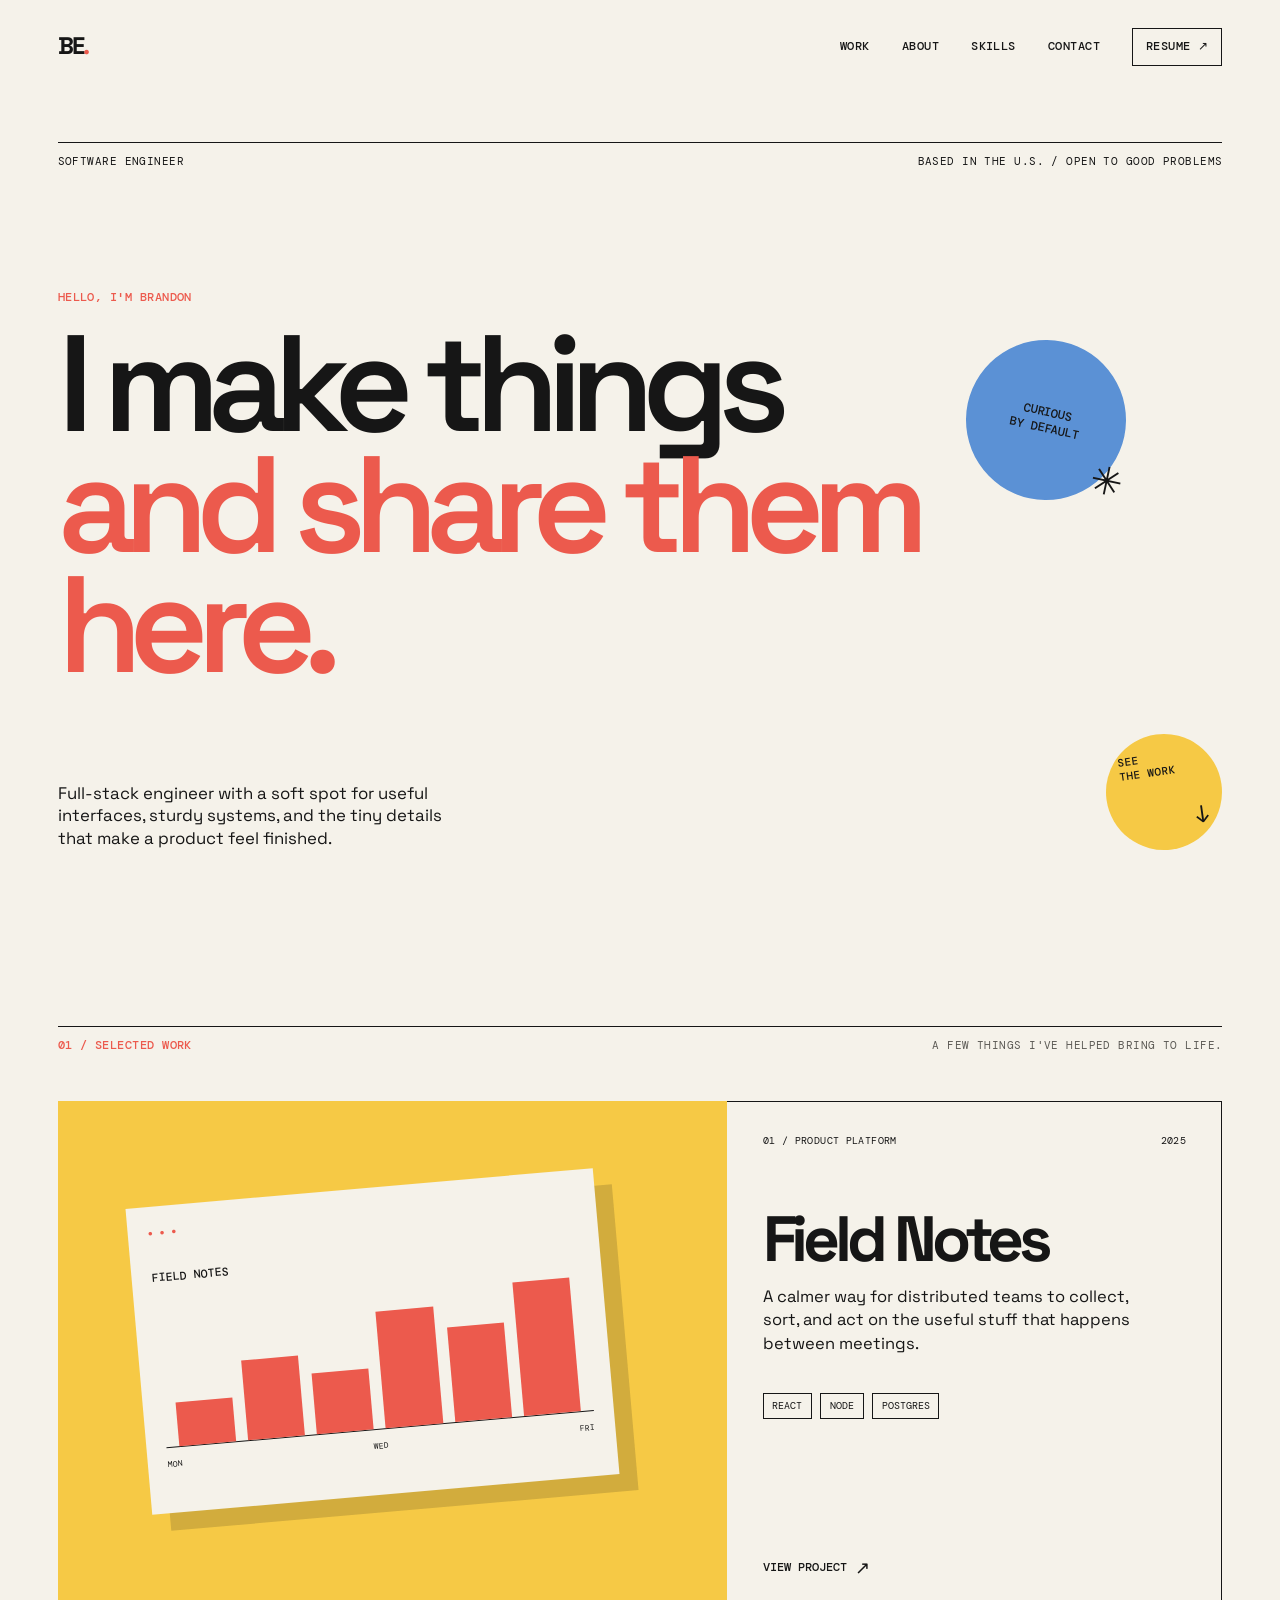
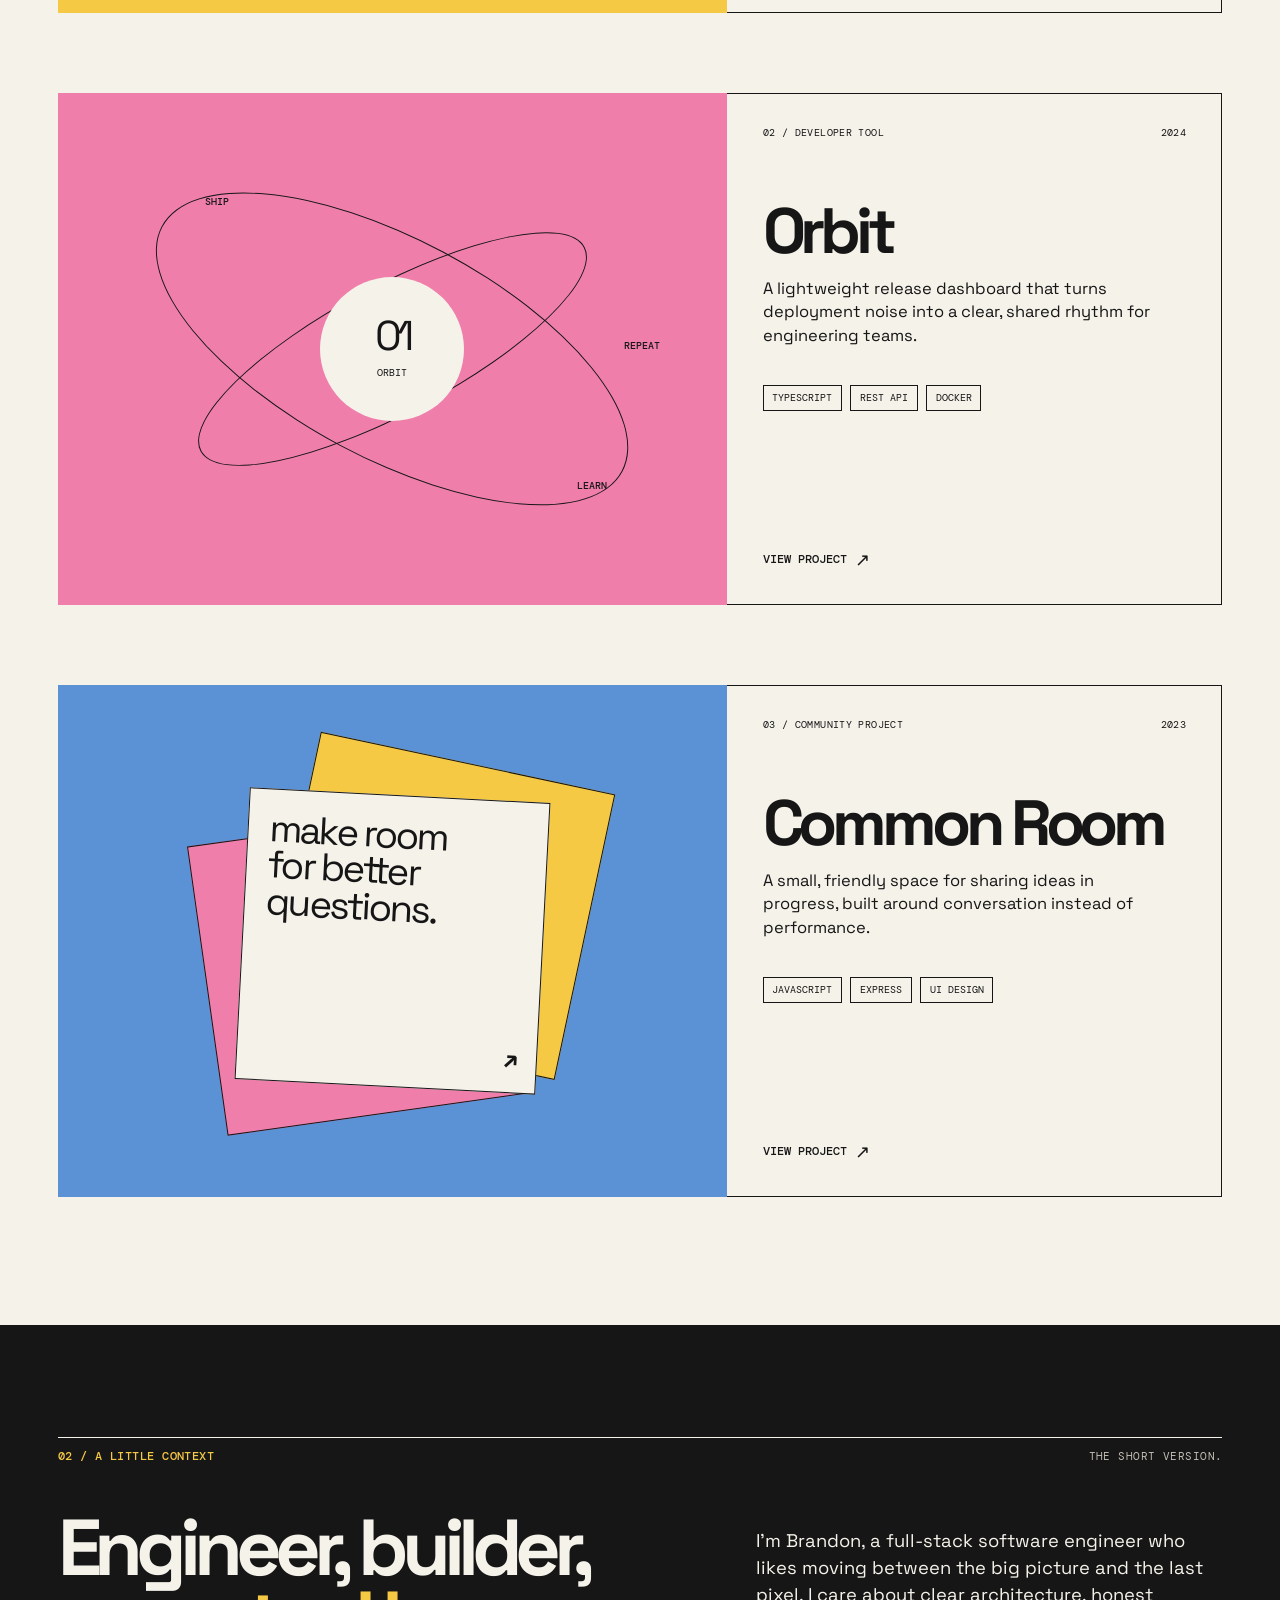
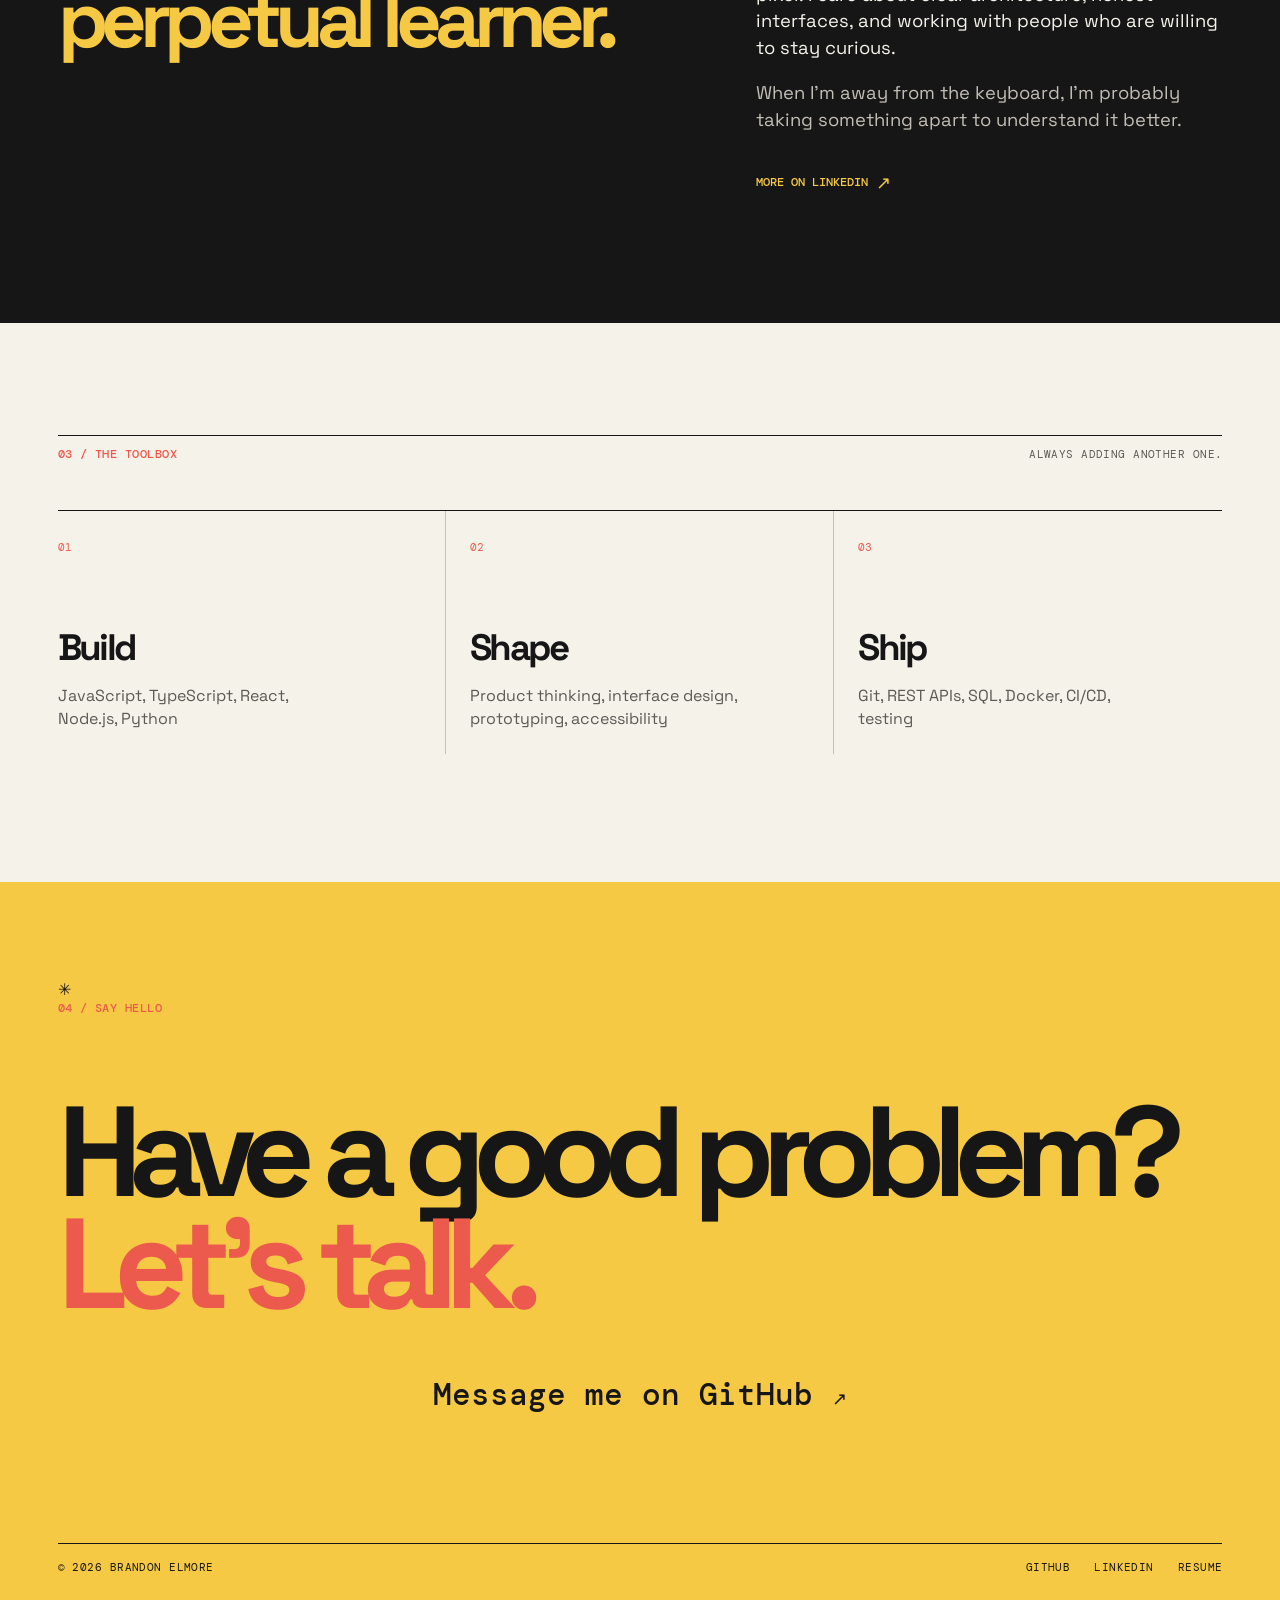
==== index.html @ 641d114c "Initial website design" ====
<!doctype html>
<html lang="en">
<head>
  <meta charset="UTF-8">
  <meta name="viewport" content="width=device-width, initial-scale=1.0">
  <meta name="description" content="Brandon Elmore is a software engineer who makes things and shares them here.">
  <meta property="og:title" content="Brandon Elmore — Software Engineer">
  <meta property="og:description" content="I make things and share them here.">
  <meta property="og:type" content="website">
  <title>Brandon Elmore — Software Engineer</title>
  <link rel="preconnect" href="https://fonts.googleapis.com">
  <link rel="preconnect" href="https://fonts.gstatic.com" crossorigin>
  <link href="https://fonts.googleapis.com/css2?family=DM+Mono:wght@400;500&family=Space+Grotesk:wght@400;500;600;700&display=swap" rel="stylesheet">
  <link rel="stylesheet" href="styles.css">
  <script src="script.js" defer></script>
</head>
<body>
  <a class="skip-link" href="#main-content">Skip to content</a>
  <header class="site-header">
    <a class="wordmark" href="#top" aria-label="Brandon Elmore home">BE<span>.</span></a>
    <button class="menu-toggle" type="button" aria-expanded="false" aria-controls="site-nav">
      <span></span><span></span>
      <span class="sr-only">Toggle navigation</span>
    </button>
    <nav class="site-nav" id="site-nav" aria-label="Primary navigation">
      <a href="#work">Work</a>
      <a href="#about">About</a>
      <a href="#skills">Skills</a>
      <a href="#contact">Contact</a>
      <a class="nav-resume" href="assets/Brandon-Elmore-Resume.pdf" download>Resume <span aria-hidden="true">↗</span></a>
    </nav>
  </header>

  <main id="main-content">
    <section class="hero section-wrap" id="top">
      <div class="hero-topline"><span>Software engineer</span><span>Based in the U.S. / open to good problems</span></div>
      <div class="hero-content">
        <p class="eyebrow">Hello, I'm Brandon</p>
        <h1>I make things<br><em>and share them here.</em></h1>
        <div class="hero-bottom">
          <p class="hero-intro">Full-stack engineer with a soft spot for useful interfaces, sturdy systems, and the tiny details that make a product feel finished.</p>
          <a class="circle-link" href="#work" aria-label="Scroll to selected work"><span>See<br>the work</span><strong>↓</strong></a>
        </div>
      </div>
      <div class="hero-sticker" aria-hidden="true"><span>curious<br>by default</span><b>✳</b></div>
    </section>

    <section class="work section-wrap" id="work">
      <div class="section-heading reveal"><p class="eyebrow">01 / Selected work</p><p class="section-note">A few things I've helped bring to life.</p></div>
      <div class="project-list">
        <article class="project project-yellow reveal">
          <div class="project-visual visual-dashboard"><div class="visual-window"><span class="window-dots">● ● ●</span><span class="visual-title">FIELD NOTES</span><div class="chart"><i></i><i></i><i></i><i></i><i></i><i></i></div><div class="chart-labels"><span>MON</span><span>WED</span><span>FRI</span></div></div></div>
          <div class="project-copy"><div class="project-meta"><span>01 / Product platform</span><span>2025</span></div><h2>Field Notes</h2><p>A calmer way for distributed teams to collect, sort, and act on the useful stuff that happens between meetings.</p><div class="project-tags"><span>React</span><span>Node</span><span>Postgres</span></div><a class="text-link" href="https://github.com/BB00GIE" target="_blank" rel="noreferrer">View project <span>↗</span></a></div>
        </article>
        <article class="project project-pink reveal">
          <div class="project-visual visual-orbit"><div class="orbit-ring ring-one"></div><div class="orbit-ring ring-two"></div><div class="orbit-core">01<br><small>orbit</small></div><span class="orbit-label label-one">ship</span><span class="orbit-label label-two">learn</span><span class="orbit-label label-three">repeat</span></div>
          <div class="project-copy"><div class="project-meta"><span>02 / Developer tool</span><span>2024</span></div><h2>Orbit</h2><p>A lightweight release dashboard that turns deployment noise into a clear, shared rhythm for engineering teams.</p><div class="project-tags"><span>TypeScript</span><span>REST API</span><span>Docker</span></div><a class="text-link" href="https://github.com/BB00GIE" target="_blank" rel="noreferrer">View project <span>↗</span></a></div>
        </article>
        <article class="project project-blue reveal">
          <div class="project-visual visual-library"><div class="library-card card-back"></div><div class="library-card card-middle"></div><div class="library-card card-front"><span>make room<br>for better<br>questions.</span><b>↗</b></div></div>
          <div class="project-copy"><div class="project-meta"><span>03 / Community project</span><span>2023</span></div><h2>Common Room</h2><p>A small, friendly space for sharing ideas in progress, built around conversation instead of performance.</p><div class="project-tags"><span>JavaScript</span><span>Express</span><span>UI design</span></div><a class="text-link" href="https://github.com/BB00GIE" target="_blank" rel="noreferrer">View project <span>↗</span></a></div>
        </article>
      </div>
    </section>

    <section class="about section-wrap" id="about">
      <div class="section-heading reveal"><p class="eyebrow">02 / A little context</p><p class="section-note">The short version.</p></div>
      <div class="about-grid reveal"><h2>Engineer, builder,<br><em>perpetual learner.</em></h2><div class="about-copy"><p>I'm Brandon, a full-stack software engineer who likes moving between the big picture and the last pixel. I care about clear architecture, honest interfaces, and working with people who are willing to stay curious.</p><p>When I'm away from the keyboard, I'm probably taking something apart to understand it better.</p><a class="text-link" href="https://www.linkedin.com/in/brandonelmore/" target="_blank" rel="noreferrer">More on LinkedIn <span>↗</span></a></div></div>
    </section>

    <section class="skills section-wrap" id="skills">
      <div class="section-heading reveal"><p class="eyebrow">03 / The toolbox</p><p class="section-note">Always adding another one.</p></div>
      <div class="skill-grid reveal"><div class="skill-item"><span>01</span><h3>Build</h3><p>JavaScript, TypeScript, React, Node.js, Python</p></div><div class="skill-item"><span>02</span><h3>Shape</h3><p>Product thinking, interface design, prototyping, accessibility</p></div><div class="skill-item"><span>03</span><h3>Ship</h3><p>Git, REST APIs, SQL, Docker, CI/CD, testing</p></div></div>
    </section>

    <section class="contact section-wrap" id="contact">
      <div class="contact-mark" aria-hidden="true">✳</div><p class="eyebrow reveal">04 / Say hello</p><h2 class="reveal">Have a good problem?<br><em>Let's talk.</em></h2><a class="email-link reveal" href="https://github.com/BB00GIE" target="_blank" rel="noreferrer">Message me on GitHub <span>↗</span></a><div class="contact-footer reveal"><span>© 2026 Brandon Elmore</span><div><a href="https://github.com/BB00GIE" target="_blank" rel="noreferrer">GitHub</a><a href="https://www.linkedin.com/in/brandonelmore/" target="_blank" rel="noreferrer">LinkedIn</a><a href="assets/Brandon-Elmore-Resume.pdf" download>Resume</a></div></div>
    </section>
  </main>
</body>
</html>
---- styles.css ----
@import url('https://fonts.googleapis.com/css2?family=DM+Mono:wght@400;500&family=Space+Grotesk:wght@400;500;600;700&display=swap');

:root { --ink:#161616; --paper:#f5f2ea; --yellow:#f6c945; --pink:#ef7eaa; --blue:#5b91d5; --line:rgba(22,22,22,.22); --display:'Space Grotesk', sans-serif; --mono:'DM Mono', monospace; }
* { box-sizing:border-box; }
html { scroll-behavior:smooth; }
body { margin:0; color:var(--ink); background:var(--paper); font-family:var(--display); font-size:16px; line-height:1.45; }
a { color:inherit; }
.skip-link { position:absolute; left:1rem; top:-5rem; z-index:20; padding:.7rem 1rem; background:var(--ink); color:var(--paper); text-decoration:none; }
.skip-link:focus { top:1rem; }
.site-header { display:flex; align-items:center; justify-content:space-between; max-width:1440px; margin:auto; padding:1.75rem 4.5vw; }
.wordmark { font-size:1.5rem; font-weight:700; letter-spacing:-.08em; text-decoration:none; }
.wordmark span, .eyebrow { color:#ec5a4d; }
.site-nav { display:flex; align-items:center; gap:2rem; font:500 .72rem var(--mono); text-transform:uppercase; letter-spacing:.04em; }
.site-nav a { text-decoration:none; }
.site-nav a:hover, .site-nav a:focus-visible, .text-link:hover, .text-link:focus-visible, .email-link:hover, .email-link:focus-visible { text-decoration:underline; text-underline-offset:.3em; }
.nav-resume { border:1px solid var(--ink); padding:.65rem .8rem; }
.menu-toggle { display:none; border:0; background:none; padding:.4rem; }
.section-wrap { max-width:1440px; margin:auto; padding-left:4.5vw; padding-right:4.5vw; }
.hero { min-height:calc(100vh - 80px); display:flex; flex-direction:column; position:relative; padding-top:3rem; padding-bottom:4rem; overflow:hidden; }
.hero-topline, .section-heading, .project-meta, .contact-footer { display:flex; justify-content:space-between; gap:1rem; font:400 .68rem var(--mono); letter-spacing:.04em; text-transform:uppercase; }
.hero-topline { border-top:1px solid var(--ink); padding-top:.7rem; }
.hero-content { margin-top:auto; position:relative; z-index:1; }
.eyebrow { margin:0 0 1.2rem; font:500 .72rem var(--mono); text-transform:uppercase; letter-spacing:.04em; }
h1, h2, h3, p { margin-top:0; }
h1 { max-width:1060px; margin-bottom:3rem; font-size:clamp(4rem, 10.7vw, 10.2rem); line-height:.88; letter-spacing:-.09em; font-weight:600; }
h1 em, h2 em { font-style:normal; color:#ec5a4d; }
.hero-bottom { display:flex; align-items:flex-end; justify-content:space-between; gap:2rem; }
.hero-intro { max-width:24rem; margin:0; font-size:1.05rem; line-height:1.35; }
.circle-link { width:7.25rem; height:7.25rem; display:flex; flex-direction:column; justify-content:space-between; padding:1rem; border-radius:50%; background:var(--yellow); text-decoration:none; font:500 .68rem var(--mono); text-transform:uppercase; transform:rotate(-8deg); transition:transform .2s ease; }
.circle-link:hover, .circle-link:focus-visible { transform:rotate(0) scale(1.05); }
.circle-link strong { align-self:flex-end; font:400 1.5rem var(--display); }
.hero-sticker { position:absolute; right:12%; top:30%; width:10rem; height:10rem; display:flex; align-items:center; justify-content:center; background:var(--blue); border-radius:50%; transform:rotate(12deg); font:500 .75rem var(--mono); text-align:center; text-transform:uppercase; }
.hero-sticker b { position:absolute; right:-.5rem; bottom:.5rem; font:2.4rem var(--display); }
.work { padding-top:7rem; padding-bottom:8rem; }
.section-heading { border-top:1px solid var(--ink); padding-top:.7rem; margin-bottom:3rem; }
.section-heading p { margin:0; }
.section-note { color:#5c5a55; }
.project-list { display:flex; flex-direction:column; gap:5rem; }
.project { display:grid; grid-template-columns:1.15fr .85fr; min-height:32rem; }
.project-visual { min-height:32rem; position:relative; overflow:hidden; }
.project-yellow .project-visual { background:var(--yellow); }.project-pink .project-visual { background:var(--pink); }.project-blue .project-visual { background:var(--blue); }
.project-copy { padding:2rem 2.2rem; display:flex; flex-direction:column; justify-content:space-between; border:1px solid var(--ink); border-left:0; }
.project-meta { font-size:.62rem; }.project-copy h2 { margin:4rem 0 1rem; font-size:clamp(2.7rem, 5vw, 5.5rem); line-height:.9; letter-spacing:-.08em; }.project-copy p { max-width:25rem; font-size:1.03rem; }.project-tags { display:flex; flex-wrap:wrap; gap:.5rem; margin:1.25rem 0; }.project-tags span { border:1px solid var(--ink); padding:.35rem .55rem; font:400 .62rem var(--mono); text-transform:uppercase; }.text-link { display:inline-flex; gap:.5rem; align-items:center; width:max-content; margin-top:auto; font:500 .72rem var(--mono); text-transform:uppercase; text-decoration:none; }.text-link span, .email-link span { font-size:1.15rem; }
.visual-window { position:absolute; top:17%; left:12%; width:70%; height:60%; padding:1.25rem; background:var(--paper); box-shadow:1.1rem 1.1rem 0 rgba(22,22,22,.16); transform:rotate(-5deg); }.window-dots { display:block; font-size:.52rem; letter-spacing:.15rem; color:#ec5a4d; }.visual-title { display:block; margin:2rem 0 1rem; font:500 .72rem var(--mono); }.chart { height:55%; display:flex; align-items:flex-end; gap:3%; border-bottom:1px solid var(--ink); padding:0 3% 0; }.chart i { flex:1; background:#ec5a4d; }.chart i:nth-child(1){height:30%}.chart i:nth-child(2){height:55%}.chart i:nth-child(3){height:42%}.chart i:nth-child(4){height:80%}.chart i:nth-child(5){height:65%}.chart i:nth-child(6){height:92%}.chart-labels { display:flex; justify-content:space-between; font:400 .5rem var(--mono); margin-top:.7rem; }
.visual-orbit { display:flex; align-items:center; justify-content:center; }.orbit-ring { position:absolute; border:1px solid var(--ink); border-radius:50%; transform:rotate(-28deg); }.ring-one { width:65%; height:25%; }.ring-two { width:78%; height:43%; transform:rotate(28deg); }.orbit-core { z-index:1; width:9rem; height:9rem; display:flex; align-items:center; justify-content:center; flex-direction:column; border-radius:50%; background:var(--paper); font-size:2.6rem; line-height:.8; letter-spacing:-.1em; }.orbit-core small { margin-top:.8rem; font:400 .6rem var(--mono); text-transform:uppercase; letter-spacing:0; }.orbit-label { position:absolute; font:500 .64rem var(--mono); text-transform:uppercase; }.label-one { top:20%; left:22%; }.label-two { bottom:22%; right:18%; }.label-three { top:48%; right:10%; }
.visual-library { display:flex; align-items:center; justify-content:center; }.library-card { position:absolute; width:45%; height:57%; border:1px solid var(--ink); }.card-back { background:var(--yellow); transform:translate(15%, -12%) rotate(12deg); }.card-middle { background:var(--pink); transform:translate(-12%, 10%) rotate(-8deg); }.card-front { display:flex; flex-direction:column; justify-content:space-between; padding:1.3rem; background:var(--paper); transform:rotate(3deg); font-size:clamp(1.4rem, 3vw, 2.5rem); line-height:.95; letter-spacing:-.07em; }.card-front b { align-self:flex-end; font-size:1.5rem; }
.about { background:var(--ink); color:var(--paper); max-width:none; padding-top:7rem; padding-bottom:8rem; }.about .section-wrap { max-width:1440px; }.about .section-heading { border-color:var(--paper); }.about .eyebrow { color:var(--yellow); }.about .section-note { color:#c2beb5; }.about-grid { max-width:1280px; margin:auto; display:grid; grid-template-columns:1.1fr .9fr; gap:10vw; }.about h2 { margin:0; font-size:clamp(3rem, 6.2vw, 7rem); line-height:.9; letter-spacing:-.09em; }.about h2 em { color:var(--yellow); }.about-copy { max-width:30rem; padding-top:1rem; }.about-copy p { font-size:1.15rem; }.about-copy p + p { color:#c2beb5; }.about .text-link { color:var(--yellow); margin-top:1.2rem; }
.skills { padding-top:7rem; padding-bottom:8rem; }.skill-grid { display:grid; grid-template-columns:repeat(3,1fr); border-top:1px solid var(--ink); }.skill-item { min-height:15rem; padding:1.4rem 1.5rem 1.5rem 0; border-right:1px solid var(--line); }.skill-item + .skill-item { padding-left:1.5rem; }.skill-item:last-child { border-right:0; }.skill-item span { color:#ec5a4d; font:400 .7rem var(--mono); }.skill-item h3 { margin:4rem 0 .6rem; font-size:2.3rem; letter-spacing:-.07em; }.skill-item p { max-width:17rem; margin:0; color:#5c5a55; }
.contact { max-width:none; padding-top:6rem; padding-bottom:2rem; background:var(--yellow); }.contact > * { max-width:1440px; margin-left:auto; margin-right:auto; }.contact .eyebrow { color:#ec5a4d; }.contact h2 { margin-top:5rem; margin-bottom:3.5rem; font-size:clamp(4rem, 10vw, 10rem); line-height:.87; letter-spacing:-.1em; }.contact h2 em { color:#ec5a4d; }.email-link { display:block; width:max-content; max-width:100%; font:500 clamp(1rem, 2.4vw, 2.2rem) var(--mono); text-decoration:none; word-break:break-word; }.contact-footer { margin-top:8rem; padding-top:1rem; border-top:1px solid var(--ink); }.contact-footer div { display:flex; gap:1.5rem; }.contact-footer a { text-decoration:none; }
.reveal { opacity:0; transform:translateY(1.25rem); transition:opacity .7s ease, transform .7s ease; }.reveal.is-visible { opacity:1; transform:none; }
.sr-only { position:absolute; width:1px; height:1px; padding:0; margin:-1px; overflow:hidden; clip:rect(0,0,0,0); white-space:nowrap; border:0; }
@media (max-width:700px) { .site-header { padding:1.25rem 1.2rem; }.menu-toggle { display:flex; flex-direction:column; gap:4px; position:relative; z-index:3; }.menu-toggle span:not(.sr-only) { width:1.5rem; height:2px; background:var(--ink); }.site-nav { position:absolute; top:0; right:0; left:0; z-index:2; display:flex; flex-direction:column; align-items:flex-start; gap:1.25rem; padding:5.5rem 1.2rem 2rem; background:var(--yellow); transform:translateY(-110%); transition:transform .3s ease; }.site-nav.is-open { transform:none; }.site-nav a { font-size:.8rem; }.section-wrap { padding-left:1.2rem; padding-right:1.2rem; }.hero { min-height:calc(100svh - 65px); padding-top:2rem; padding-bottom:2rem; }.hero-topline span:last-child { max-width:9rem; text-align:right; }.hero-sticker { width:6.5rem; height:6.5rem; right:2%; top:25%; font-size:.53rem; }.hero-sticker b { font-size:1.5rem; }.hero-content { margin-top:auto; }.hero h1 { font-size:clamp(3.7rem, 17vw, 6rem); margin-bottom:2rem; }.hero-intro { font-size:.9rem; max-width:15rem; }.circle-link { width:5.5rem; height:5.5rem; padding:.75rem; font-size:.55rem; }.work, .skills { padding-top:4.5rem; padding-bottom:5rem; }.section-heading { display:block; }.section-note { margin-top:.8rem !important; }.project-list { gap:3rem; }.project { display:block; min-height:0; }.project-visual { min-height:20rem; }.project-copy { min-height:27rem; border:1px solid var(--ink); border-top:0; padding:1.3rem; }.project-copy h2 { margin-top:4rem; }.visual-window { left:10%; width:78%; }.about { padding-top:4.5rem; padding-bottom:5rem; }.about-grid { display:block; }.about h2 { margin-bottom:3rem; font-size:clamp(3.1rem, 14vw, 5rem); }.about-copy p { font-size:1rem; }.skills { padding-bottom:4rem; }.skill-grid { display:block; }.skill-item, .skill-item + .skill-item { min-height:0; padding:1.3rem 0 2rem; border-right:0; border-bottom:1px solid var(--line); }.skill-item h3 { margin:2rem 0 .5rem; }.contact { padding:4.5rem 1.2rem 1.5rem; }.contact h2 { margin-top:4rem; margin-bottom:2.5rem; font-size:clamp(3.8rem, 17vw, 6.5rem); }.contact-footer { display:block; margin-top:6rem; line-height:2; }.contact-footer div { gap:1rem; flex-wrap:wrap; } }
@media (prefers-reduced-motion:reduce) { html { scroll-behavior:auto; }.reveal { opacity:1; transform:none; transition:none; }.circle-link { transition:none; }.site-nav { transition:none; } }
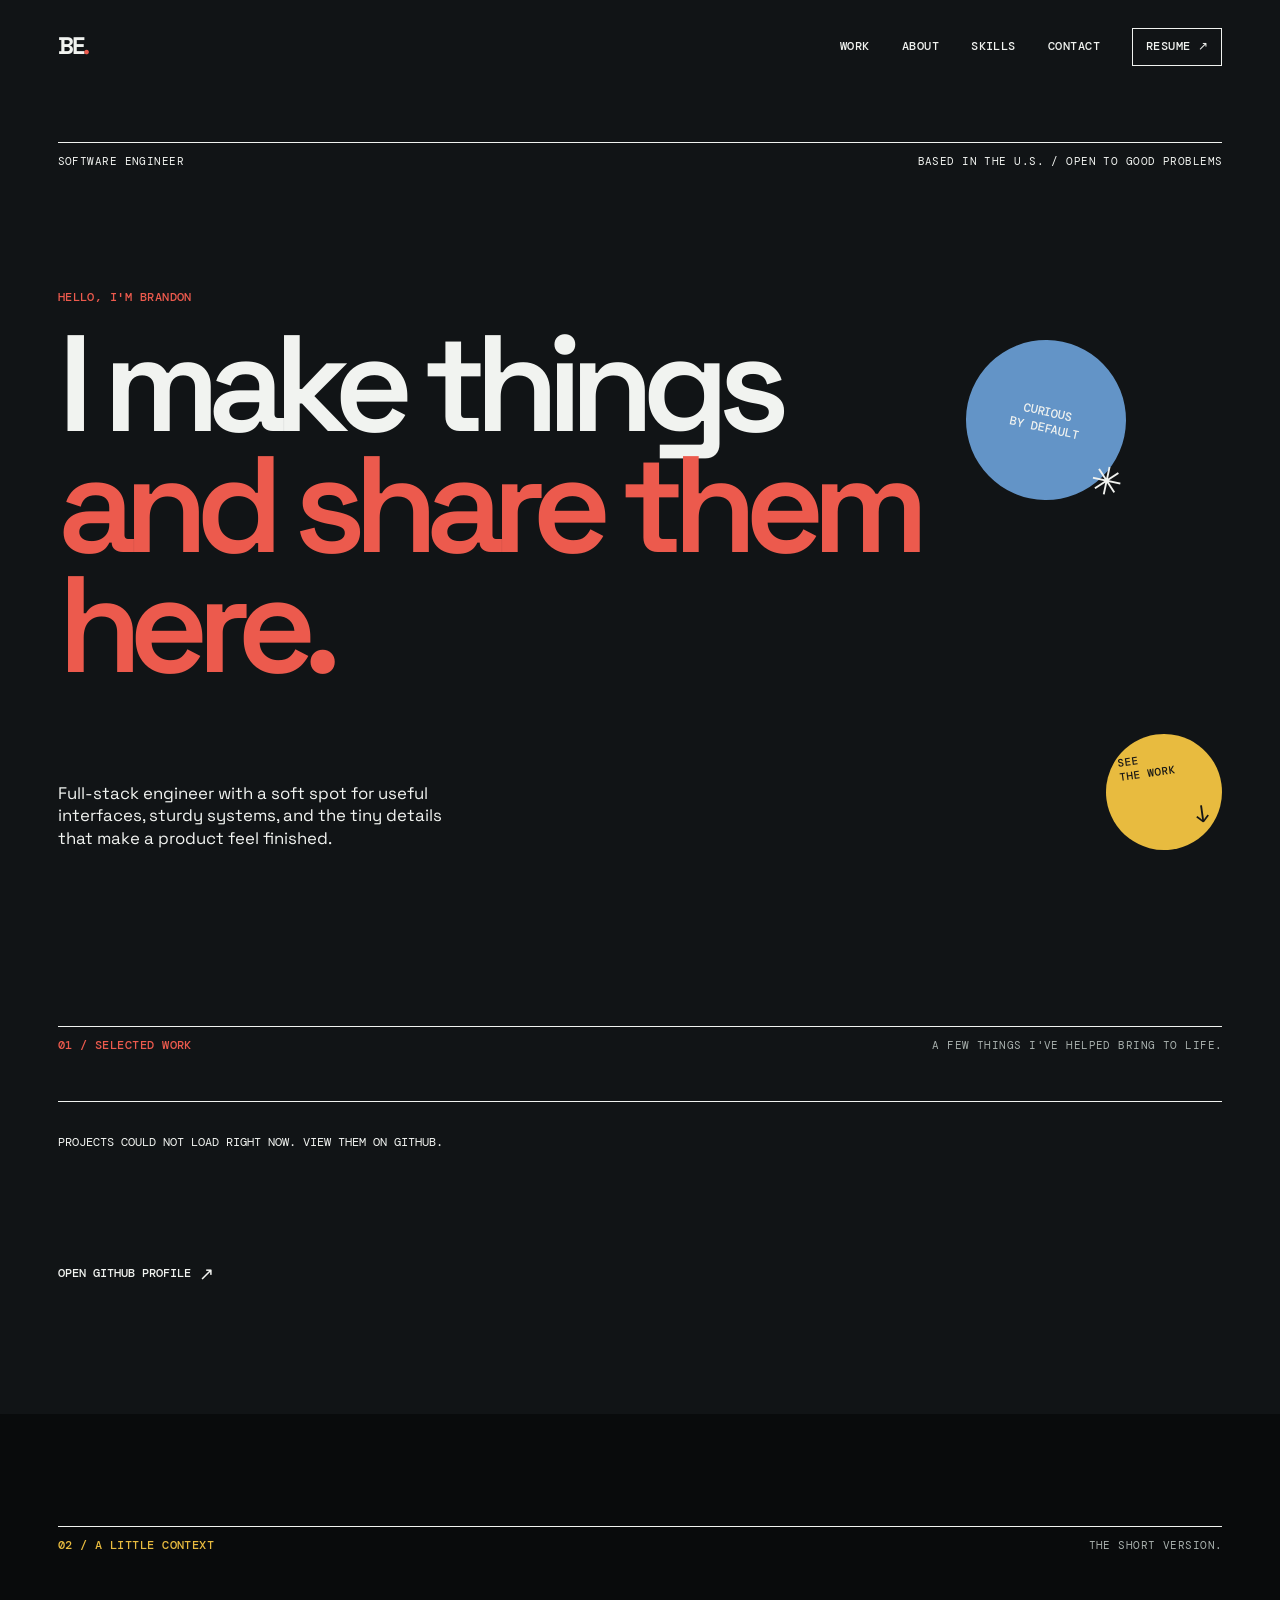
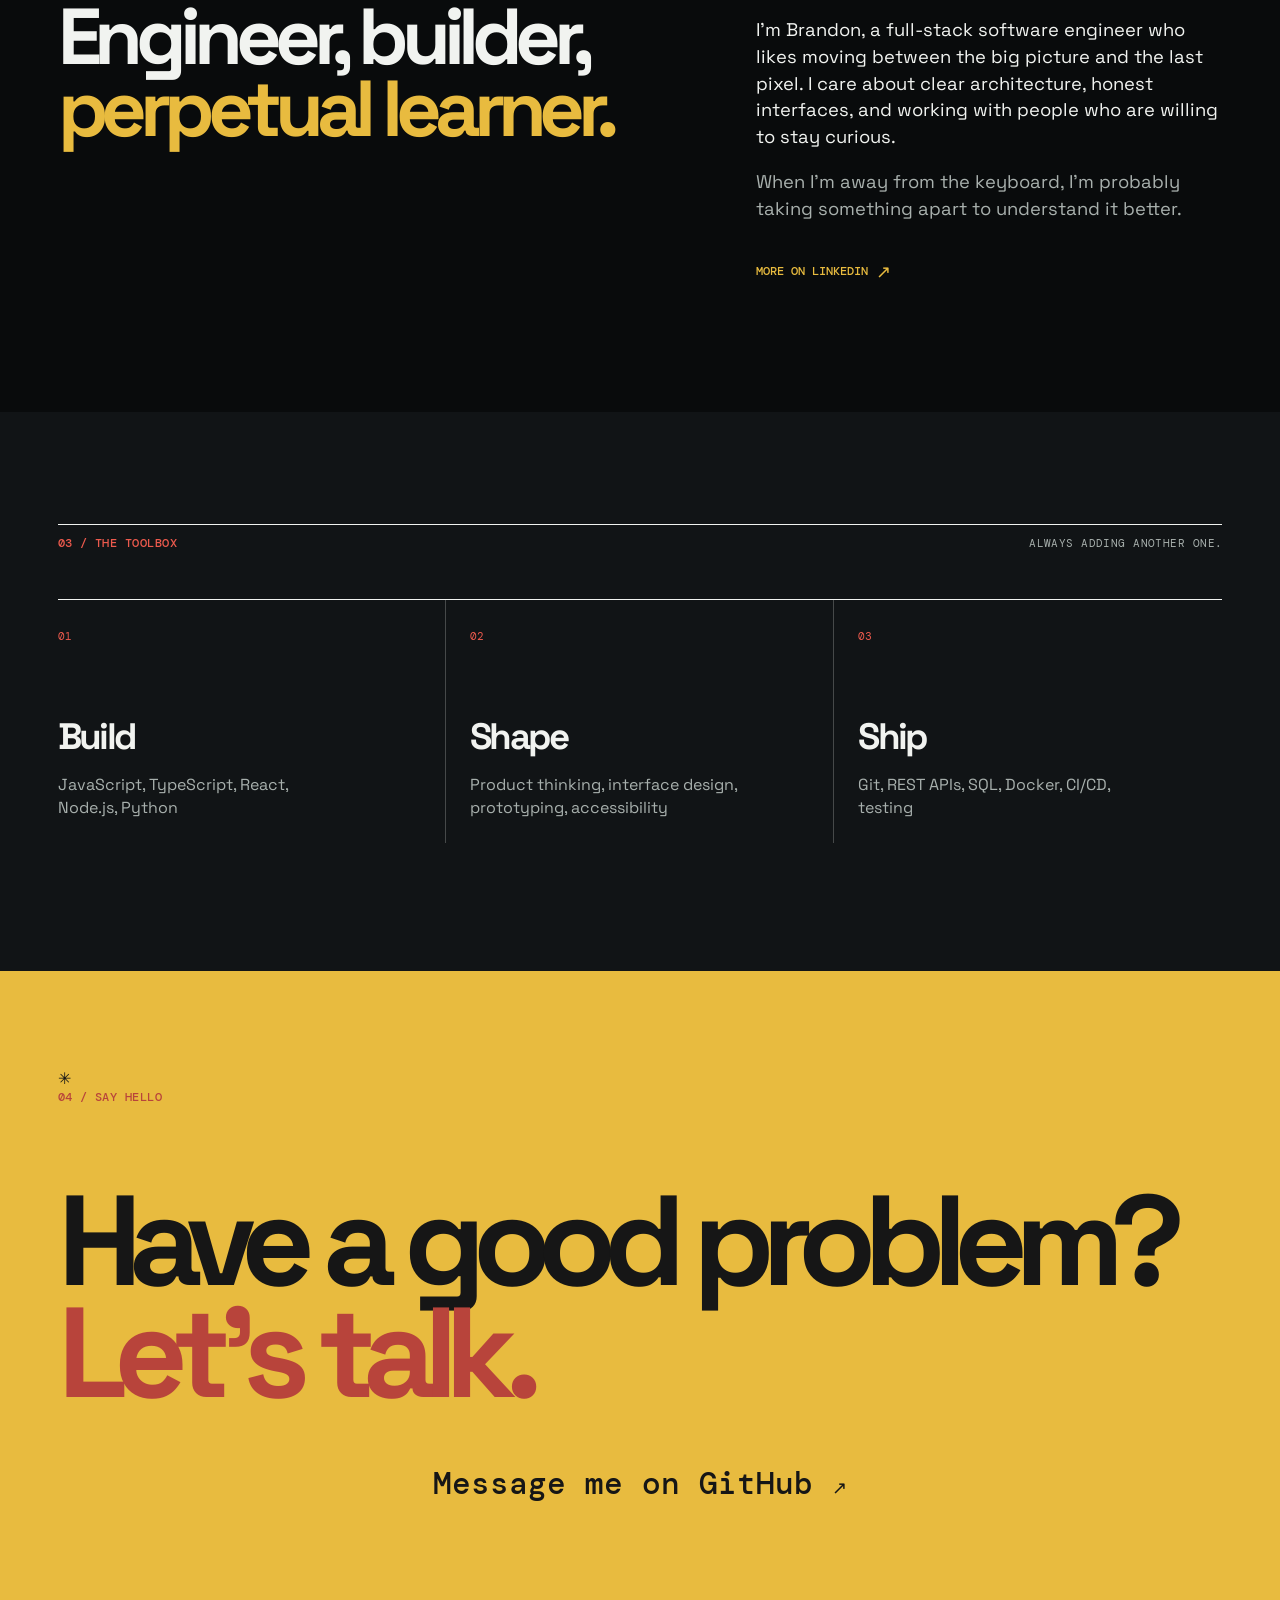
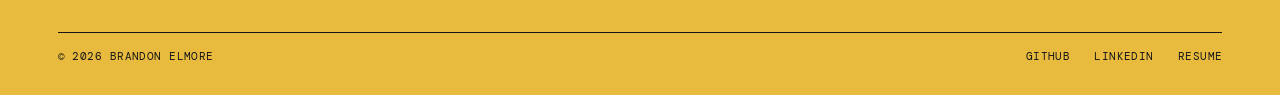
==== commit e3697560: "Allow site to load projects and a short description of what they do" ====
--- a/index.html
+++ b/index.html
@@ -47,19 +47,8 @@
 
     <section class="work section-wrap" id="work">
       <div class="section-heading reveal"><p class="eyebrow">01 / Selected work</p><p class="section-note">A few things I've helped bring to life.</p></div>
-      <div class="project-list">
-        <article class="project project-yellow reveal">
-          <div class="project-visual visual-dashboard"><div class="visual-window"><span class="window-dots">● ● ●</span><span class="visual-title">FIELD NOTES</span><div class="chart"><i></i><i></i><i></i><i></i><i></i><i></i></div><div class="chart-labels"><span>MON</span><span>WED</span><span>FRI</span></div></div></div>
-          <div class="project-copy"><div class="project-meta"><span>01 / Product platform</span><span>2025</span></div><h2>Field Notes</h2><p>A calmer way for distributed teams to collect, sort, and act on the useful stuff that happens between meetings.</p><div class="project-tags"><span>React</span><span>Node</span><span>Postgres</span></div><a class="text-link" href="https://github.com/BB00GIE" target="_blank" rel="noreferrer">View project <span>↗</span></a></div>
-        </article>
-        <article class="project project-pink reveal">
-          <div class="project-visual visual-orbit"><div class="orbit-ring ring-one"></div><div class="orbit-ring ring-two"></div><div class="orbit-core">01<br><small>orbit</small></div><span class="orbit-label label-one">ship</span><span class="orbit-label label-two">learn</span><span class="orbit-label label-three">repeat</span></div>
-          <div class="project-copy"><div class="project-meta"><span>02 / Developer tool</span><span>2024</span></div><h2>Orbit</h2><p>A lightweight release dashboard that turns deployment noise into a clear, shared rhythm for engineering teams.</p><div class="project-tags"><span>TypeScript</span><span>REST API</span><span>Docker</span></div><a class="text-link" href="https://github.com/BB00GIE" target="_blank" rel="noreferrer">View project <span>↗</span></a></div>
-        </article>
-        <article class="project project-blue reveal">
-          <div class="project-visual visual-library"><div class="library-card card-back"></div><div class="library-card card-middle"></div><div class="library-card card-front"><span>make room<br>for better<br>questions.</span><b>↗</b></div></div>
-          <div class="project-copy"><div class="project-meta"><span>03 / Community project</span><span>2023</span></div><h2>Common Room</h2><p>A small, friendly space for sharing ideas in progress, built around conversation instead of performance.</p><div class="project-tags"><span>JavaScript</span><span>Express</span><span>UI design</span></div><a class="text-link" href="https://github.com/BB00GIE" target="_blank" rel="noreferrer">View project <span>↗</span></a></div>
-        </article>
+      <div class="project-list" id="project-list" aria-live="polite">
+        <p class="project-status">Loading repositories...</p>
       </div>
     </section>
 
--- a/styles.css
+++ b/styles.css
@@ -1,6 +1,6 @@
 @import url('https://fonts.googleapis.com/css2?family=DM+Mono:wght@400;500&family=Space+Grotesk:wght@400;500;600;700&display=swap');
 
-:root { --ink:#161616; --paper:#f5f2ea; --yellow:#f6c945; --pink:#ef7eaa; --blue:#5b91d5; --line:rgba(22,22,22,.22); --display:'Space Grotesk', sans-serif; --mono:'DM Mono', monospace; }
+:root { --ink:#f1f3f0; --paper:#111416; --surface:#1b2023; --deep:#090b0c; --muted:#a8b0ad; --accent-ink:#161616; --yellow:#e8bb3f; --pink:#d9789d; --blue:#6394c7; --line:rgba(241,243,240,.24); --display:'Space Grotesk', sans-serif; --mono:'DM Mono', monospace; }
 * { box-sizing:border-box; }
 html { scroll-behavior:smooth; }
 body { margin:0; color:var(--ink); background:var(--paper); font-family:var(--display); font-size:16px; line-height:1.45; }
@@ -36,6 +36,7 @@
 .section-heading p { margin:0; }
 .section-note { color:#5c5a55; }
 .project-list { display:flex; flex-direction:column; gap:5rem; }
+.project-status { margin:0; padding:2rem 0; border-top:1px solid var(--ink); font:400 .78rem var(--mono); text-transform:uppercase; }
 .project { display:grid; grid-template-columns:1.15fr .85fr; min-height:32rem; }
 .project-visual { min-height:32rem; position:relative; overflow:hidden; }
 .project-yellow .project-visual { background:var(--yellow); }.project-pink .project-visual { background:var(--pink); }.project-blue .project-visual { background:var(--blue); }
@@ -51,3 +52,18 @@
 .sr-only { position:absolute; width:1px; height:1px; padding:0; margin:-1px; overflow:hidden; clip:rect(0,0,0,0); white-space:nowrap; border:0; }
 @media (max-width:700px) { .site-header { padding:1.25rem 1.2rem; }.menu-toggle { display:flex; flex-direction:column; gap:4px; position:relative; z-index:3; }.menu-toggle span:not(.sr-only) { width:1.5rem; height:2px; background:var(--ink); }.site-nav { position:absolute; top:0; right:0; left:0; z-index:2; display:flex; flex-direction:column; align-items:flex-start; gap:1.25rem; padding:5.5rem 1.2rem 2rem; background:var(--yellow); transform:translateY(-110%); transition:transform .3s ease; }.site-nav.is-open { transform:none; }.site-nav a { font-size:.8rem; }.section-wrap { padding-left:1.2rem; padding-right:1.2rem; }.hero { min-height:calc(100svh - 65px); padding-top:2rem; padding-bottom:2rem; }.hero-topline span:last-child { max-width:9rem; text-align:right; }.hero-sticker { width:6.5rem; height:6.5rem; right:2%; top:25%; font-size:.53rem; }.hero-sticker b { font-size:1.5rem; }.hero-content { margin-top:auto; }.hero h1 { font-size:clamp(3.7rem, 17vw, 6rem); margin-bottom:2rem; }.hero-intro { font-size:.9rem; max-width:15rem; }.circle-link { width:5.5rem; height:5.5rem; padding:.75rem; font-size:.55rem; }.work, .skills { padding-top:4.5rem; padding-bottom:5rem; }.section-heading { display:block; }.section-note { margin-top:.8rem !important; }.project-list { gap:3rem; }.project { display:block; min-height:0; }.project-visual { min-height:20rem; }.project-copy { min-height:27rem; border:1px solid var(--ink); border-top:0; padding:1.3rem; }.project-copy h2 { margin-top:4rem; }.visual-window { left:10%; width:78%; }.about { padding-top:4.5rem; padding-bottom:5rem; }.about-grid { display:block; }.about h2 { margin-bottom:3rem; font-size:clamp(3.1rem, 14vw, 5rem); }.about-copy p { font-size:1rem; }.skills { padding-bottom:4rem; }.skill-grid { display:block; }.skill-item, .skill-item + .skill-item { min-height:0; padding:1.3rem 0 2rem; border-right:0; border-bottom:1px solid var(--line); }.skill-item h3 { margin:2rem 0 .5rem; }.contact { padding:4.5rem 1.2rem 1.5rem; }.contact h2 { margin-top:4rem; margin-bottom:2.5rem; font-size:clamp(3.8rem, 17vw, 6.5rem); }.contact-footer { display:block; margin-top:6rem; line-height:2; }.contact-footer div { gap:1rem; flex-wrap:wrap; } }
 @media (prefers-reduced-motion:reduce) { html { scroll-behavior:auto; }.reveal { opacity:1; transform:none; transition:none; }.circle-link { transition:none; }.site-nav { transition:none; } }
+
+/* Dark mode surfaces and contrast adjustments */
+.section-note, .skill-item p { color:var(--muted); }
+.visual-window, .orbit-core, .card-front { background:var(--surface); }
+.visual-window, .orbit-core, .card-front { color:var(--ink); }
+.visual-window { box-shadow:1.1rem 1.1rem 0 rgba(0,0,0,.3); }
+.project-visual { color:var(--accent-ink); }
+.about { background:var(--deep); color:var(--ink); }
+.about .section-heading { border-color:var(--ink); }
+.about .section-note, .about-copy p + p { color:var(--muted); }
+.contact { color:var(--accent-ink); }
+.contact .eyebrow, .contact h2 em { color:#b8443b; }
+.contact-footer { border-color:var(--accent-ink); }
+.circle-link { color:var(--accent-ink); }
+@media (max-width:700px) { .site-nav { background:var(--surface); } }
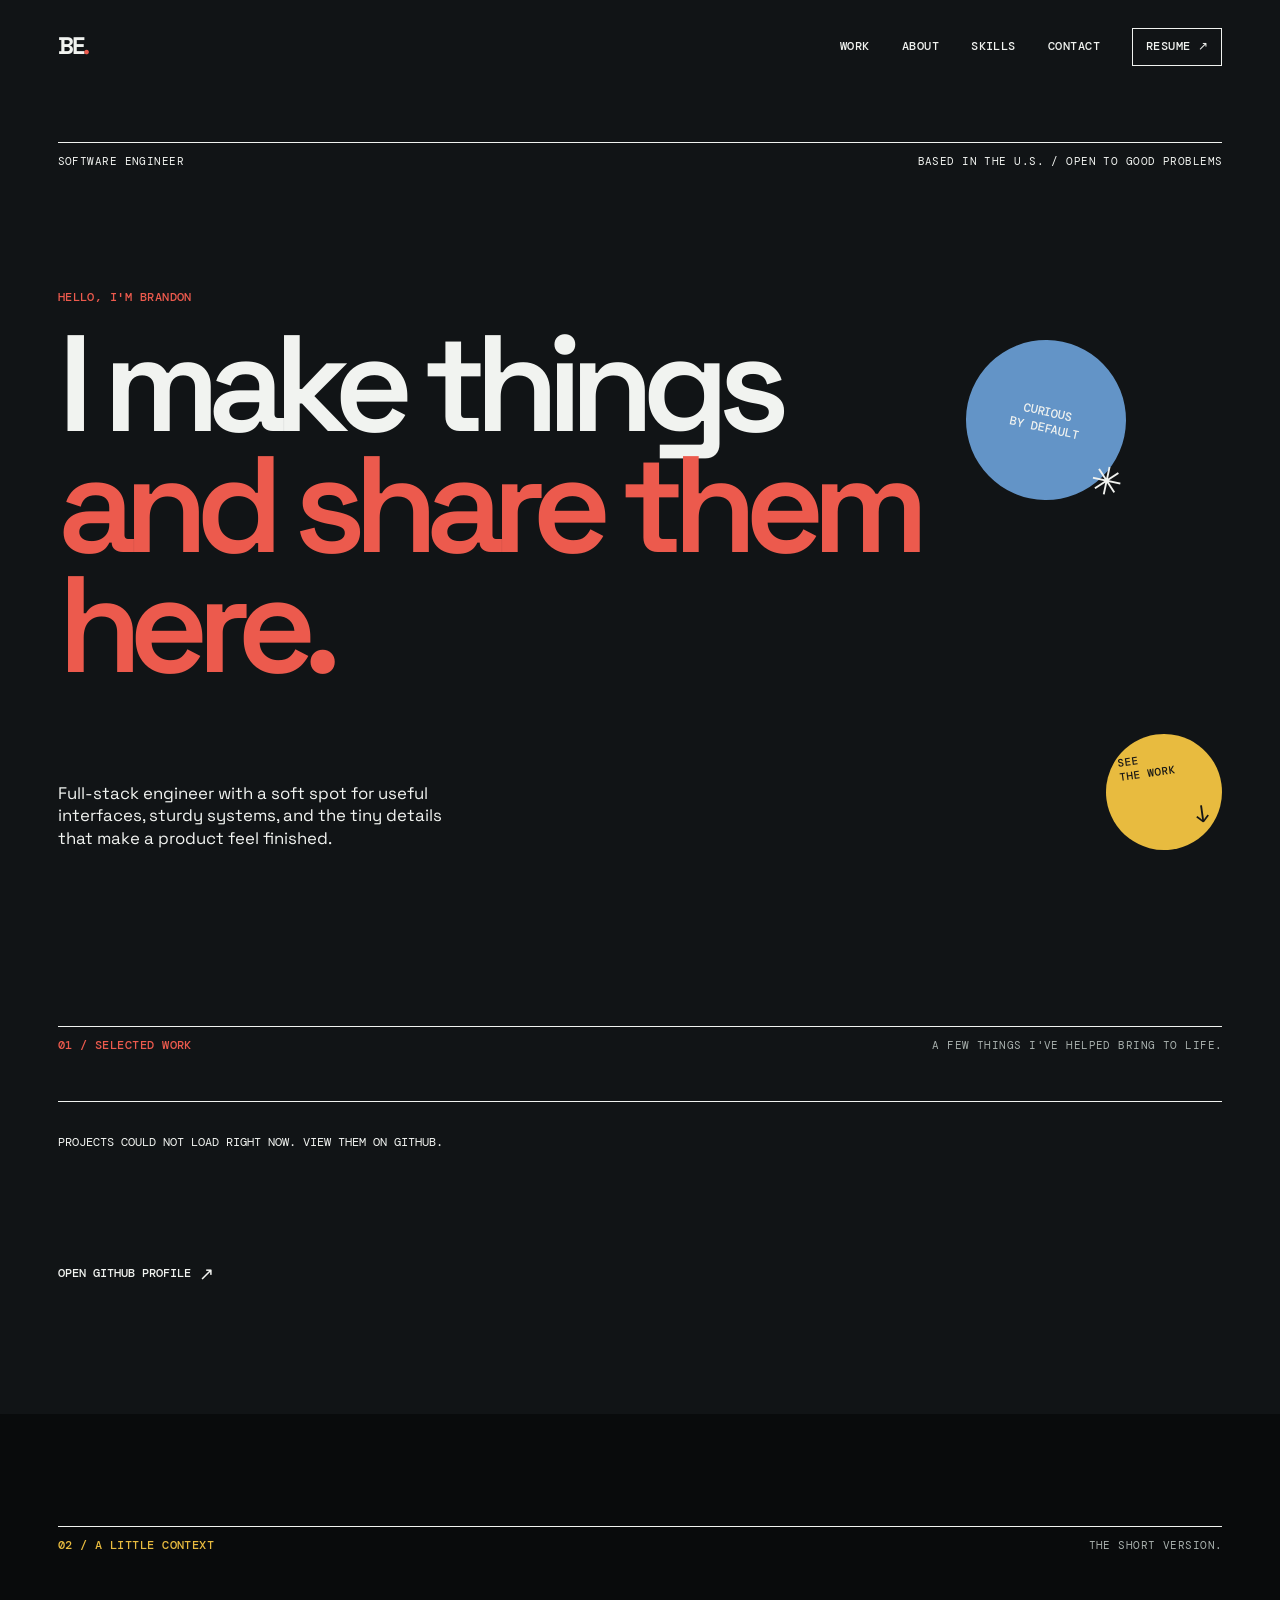
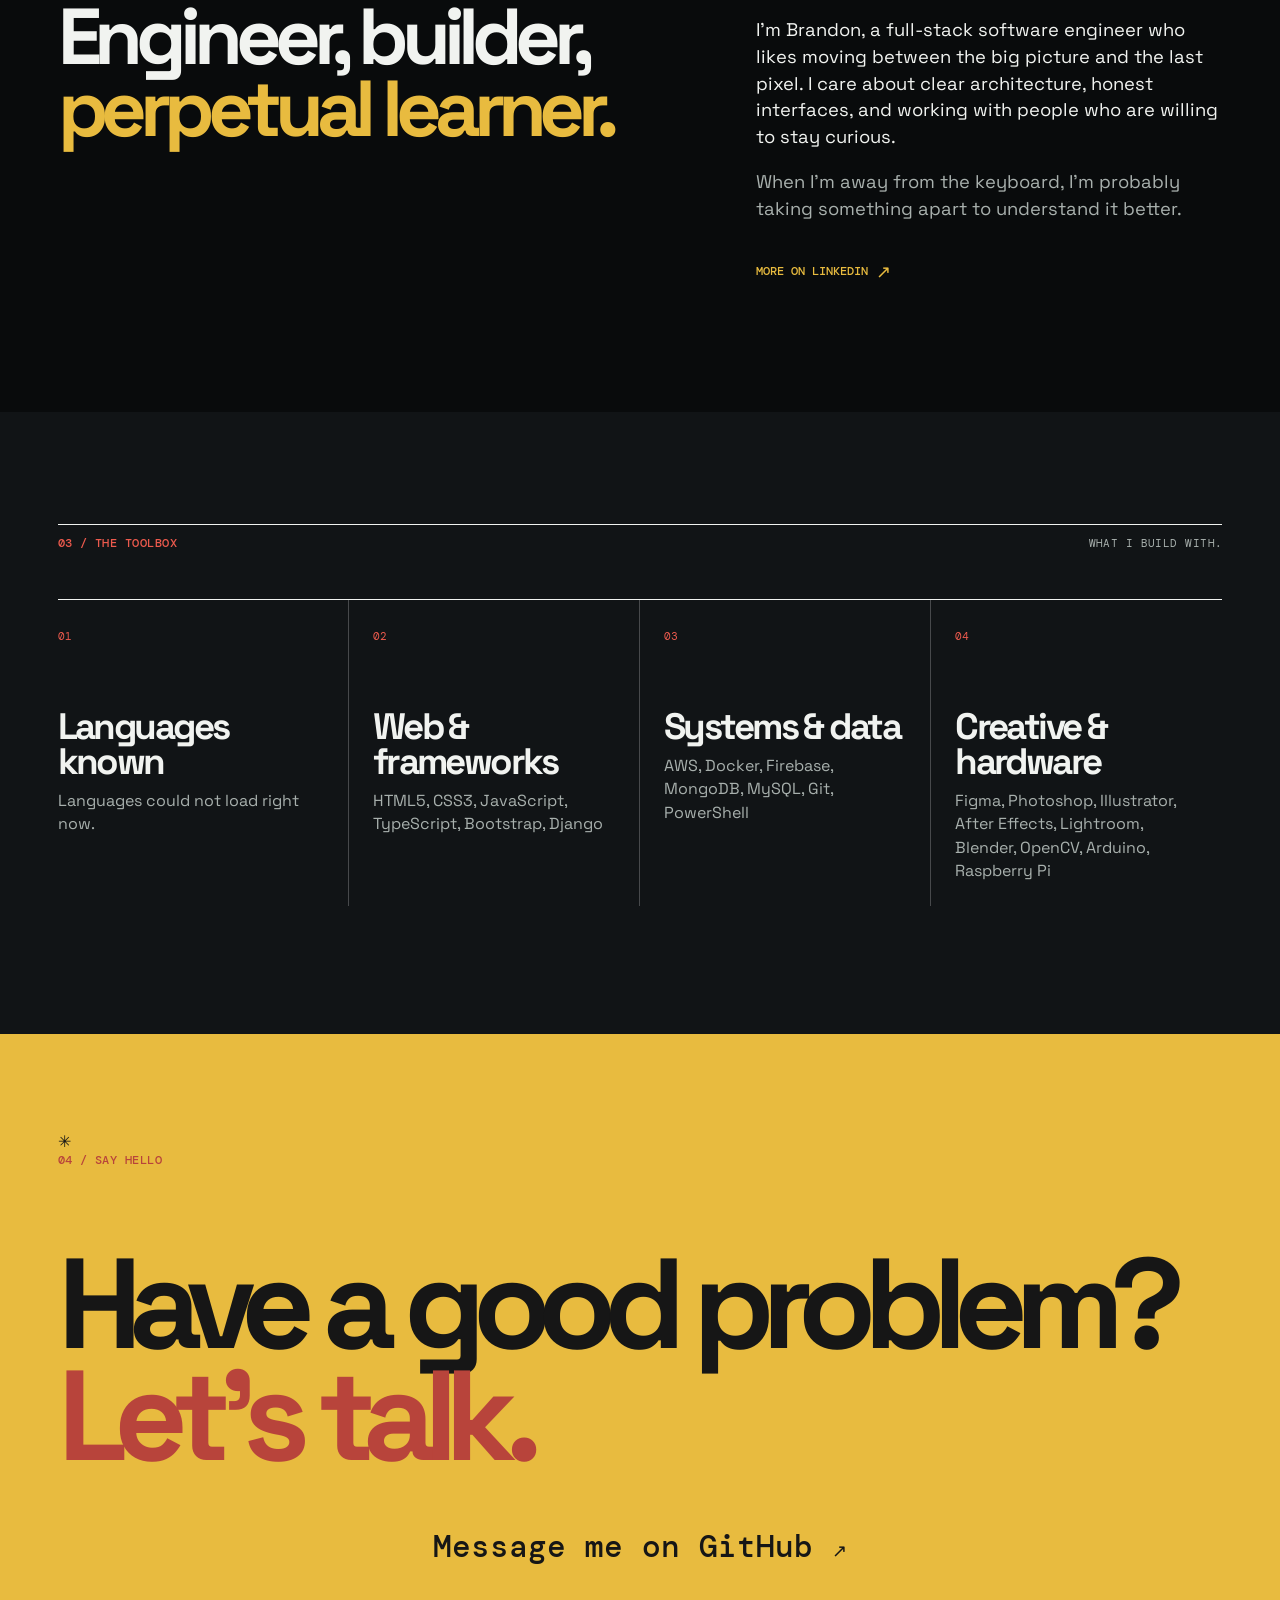
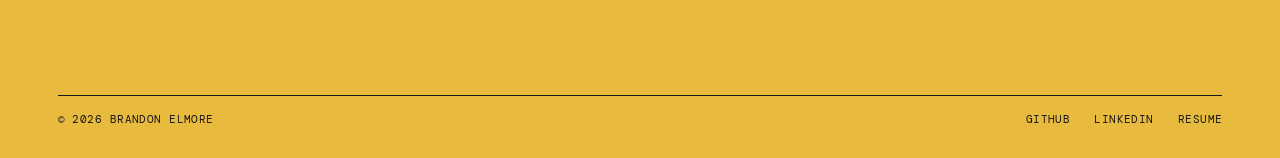
==== commit ea5e81a4: "Dynamically load skills and update skill section layout" ====
--- a/index.html
+++ b/index.html
@@ -58,8 +58,8 @@
     </section>
 
     <section class="skills section-wrap" id="skills">
-      <div class="section-heading reveal"><p class="eyebrow">03 / The toolbox</p><p class="section-note">Always adding another one.</p></div>
-      <div class="skill-grid reveal"><div class="skill-item"><span>01</span><h3>Build</h3><p>JavaScript, TypeScript, React, Node.js, Python</p></div><div class="skill-item"><span>02</span><h3>Shape</h3><p>Product thinking, interface design, prototyping, accessibility</p></div><div class="skill-item"><span>03</span><h3>Ship</h3><p>Git, REST APIs, SQL, Docker, CI/CD, testing</p></div></div>
+      <div class="section-heading reveal"><p class="eyebrow">03 / The toolbox</p><p class="section-note">What I build with.</p></div>
+      <div class="skill-grid reveal"><div class="skill-item"><span>01</span><h3>Languages known</h3><p id="skill-languages" aria-live="polite">Loading languages from GitHub...</p></div><div class="skill-item"><span>02</span><h3>Web &amp; frameworks</h3><p>HTML5, CSS3, JavaScript, TypeScript, Bootstrap, Django</p></div><div class="skill-item"><span>03</span><h3>Systems &amp; data</h3><p>AWS, Docker, Firebase, MongoDB, MySQL, Git, PowerShell</p></div><div class="skill-item"><span>04</span><h3>Creative &amp; hardware</h3><p>Figma, Photoshop, Illustrator, After Effects, Lightroom, Blender, OpenCV, Arduino, Raspberry Pi</p></div></div>
     </section>
 
     <section class="contact section-wrap" id="contact">
--- a/styles.css
+++ b/styles.css
@@ -46,7 +46,7 @@
 .visual-orbit { display:flex; align-items:center; justify-content:center; }.orbit-ring { position:absolute; border:1px solid var(--ink); border-radius:50%; transform:rotate(-28deg); }.ring-one { width:65%; height:25%; }.ring-two { width:78%; height:43%; transform:rotate(28deg); }.orbit-core { z-index:1; width:9rem; height:9rem; display:flex; align-items:center; justify-content:center; flex-direction:column; border-radius:50%; background:var(--paper); font-size:2.6rem; line-height:.8; letter-spacing:-.1em; }.orbit-core small { margin-top:.8rem; font:400 .6rem var(--mono); text-transform:uppercase; letter-spacing:0; }.orbit-label { position:absolute; font:500 .64rem var(--mono); text-transform:uppercase; }.label-one { top:20%; left:22%; }.label-two { bottom:22%; right:18%; }.label-three { top:48%; right:10%; }
 .visual-library { display:flex; align-items:center; justify-content:center; }.library-card { position:absolute; width:45%; height:57%; border:1px solid var(--ink); }.card-back { background:var(--yellow); transform:translate(15%, -12%) rotate(12deg); }.card-middle { background:var(--pink); transform:translate(-12%, 10%) rotate(-8deg); }.card-front { display:flex; flex-direction:column; justify-content:space-between; padding:1.3rem; background:var(--paper); transform:rotate(3deg); font-size:clamp(1.4rem, 3vw, 2.5rem); line-height:.95; letter-spacing:-.07em; }.card-front b { align-self:flex-end; font-size:1.5rem; }
 .about { background:var(--ink); color:var(--paper); max-width:none; padding-top:7rem; padding-bottom:8rem; }.about .section-wrap { max-width:1440px; }.about .section-heading { border-color:var(--paper); }.about .eyebrow { color:var(--yellow); }.about .section-note { color:#c2beb5; }.about-grid { max-width:1280px; margin:auto; display:grid; grid-template-columns:1.1fr .9fr; gap:10vw; }.about h2 { margin:0; font-size:clamp(3rem, 6.2vw, 7rem); line-height:.9; letter-spacing:-.09em; }.about h2 em { color:var(--yellow); }.about-copy { max-width:30rem; padding-top:1rem; }.about-copy p { font-size:1.15rem; }.about-copy p + p { color:#c2beb5; }.about .text-link { color:var(--yellow); margin-top:1.2rem; }
-.skills { padding-top:7rem; padding-bottom:8rem; }.skill-grid { display:grid; grid-template-columns:repeat(3,1fr); border-top:1px solid var(--ink); }.skill-item { min-height:15rem; padding:1.4rem 1.5rem 1.5rem 0; border-right:1px solid var(--line); }.skill-item + .skill-item { padding-left:1.5rem; }.skill-item:last-child { border-right:0; }.skill-item span { color:#ec5a4d; font:400 .7rem var(--mono); }.skill-item h3 { margin:4rem 0 .6rem; font-size:2.3rem; letter-spacing:-.07em; }.skill-item p { max-width:17rem; margin:0; color:#5c5a55; }
+.skills { padding-top:7rem; padding-bottom:8rem; }.skill-grid { display:grid; grid-template-columns:repeat(4,1fr); border-top:1px solid var(--ink); }.skill-item { min-height:15rem; padding:1.4rem 1.5rem 1.5rem 0; border-right:1px solid var(--line); }.skill-item + .skill-item { padding-left:1.5rem; }.skill-item:last-child { border-right:0; }.skill-item span { color:#ec5a4d; font:400 .7rem var(--mono); }.skill-item h3 { margin:4rem 0 .6rem; font-size:2.3rem; line-height:.95; letter-spacing:-.07em; }.skill-item p { max-width:17rem; margin:0; color:#5c5a55; }
 .contact { max-width:none; padding-top:6rem; padding-bottom:2rem; background:var(--yellow); }.contact > * { max-width:1440px; margin-left:auto; margin-right:auto; }.contact .eyebrow { color:#ec5a4d; }.contact h2 { margin-top:5rem; margin-bottom:3.5rem; font-size:clamp(4rem, 10vw, 10rem); line-height:.87; letter-spacing:-.1em; }.contact h2 em { color:#ec5a4d; }.email-link { display:block; width:max-content; max-width:100%; font:500 clamp(1rem, 2.4vw, 2.2rem) var(--mono); text-decoration:none; word-break:break-word; }.contact-footer { margin-top:8rem; padding-top:1rem; border-top:1px solid var(--ink); }.contact-footer div { display:flex; gap:1.5rem; }.contact-footer a { text-decoration:none; }
 .reveal { opacity:0; transform:translateY(1.25rem); transition:opacity .7s ease, transform .7s ease; }.reveal.is-visible { opacity:1; transform:none; }
 .sr-only { position:absolute; width:1px; height:1px; padding:0; margin:-1px; overflow:hidden; clip:rect(0,0,0,0); white-space:nowrap; border:0; }
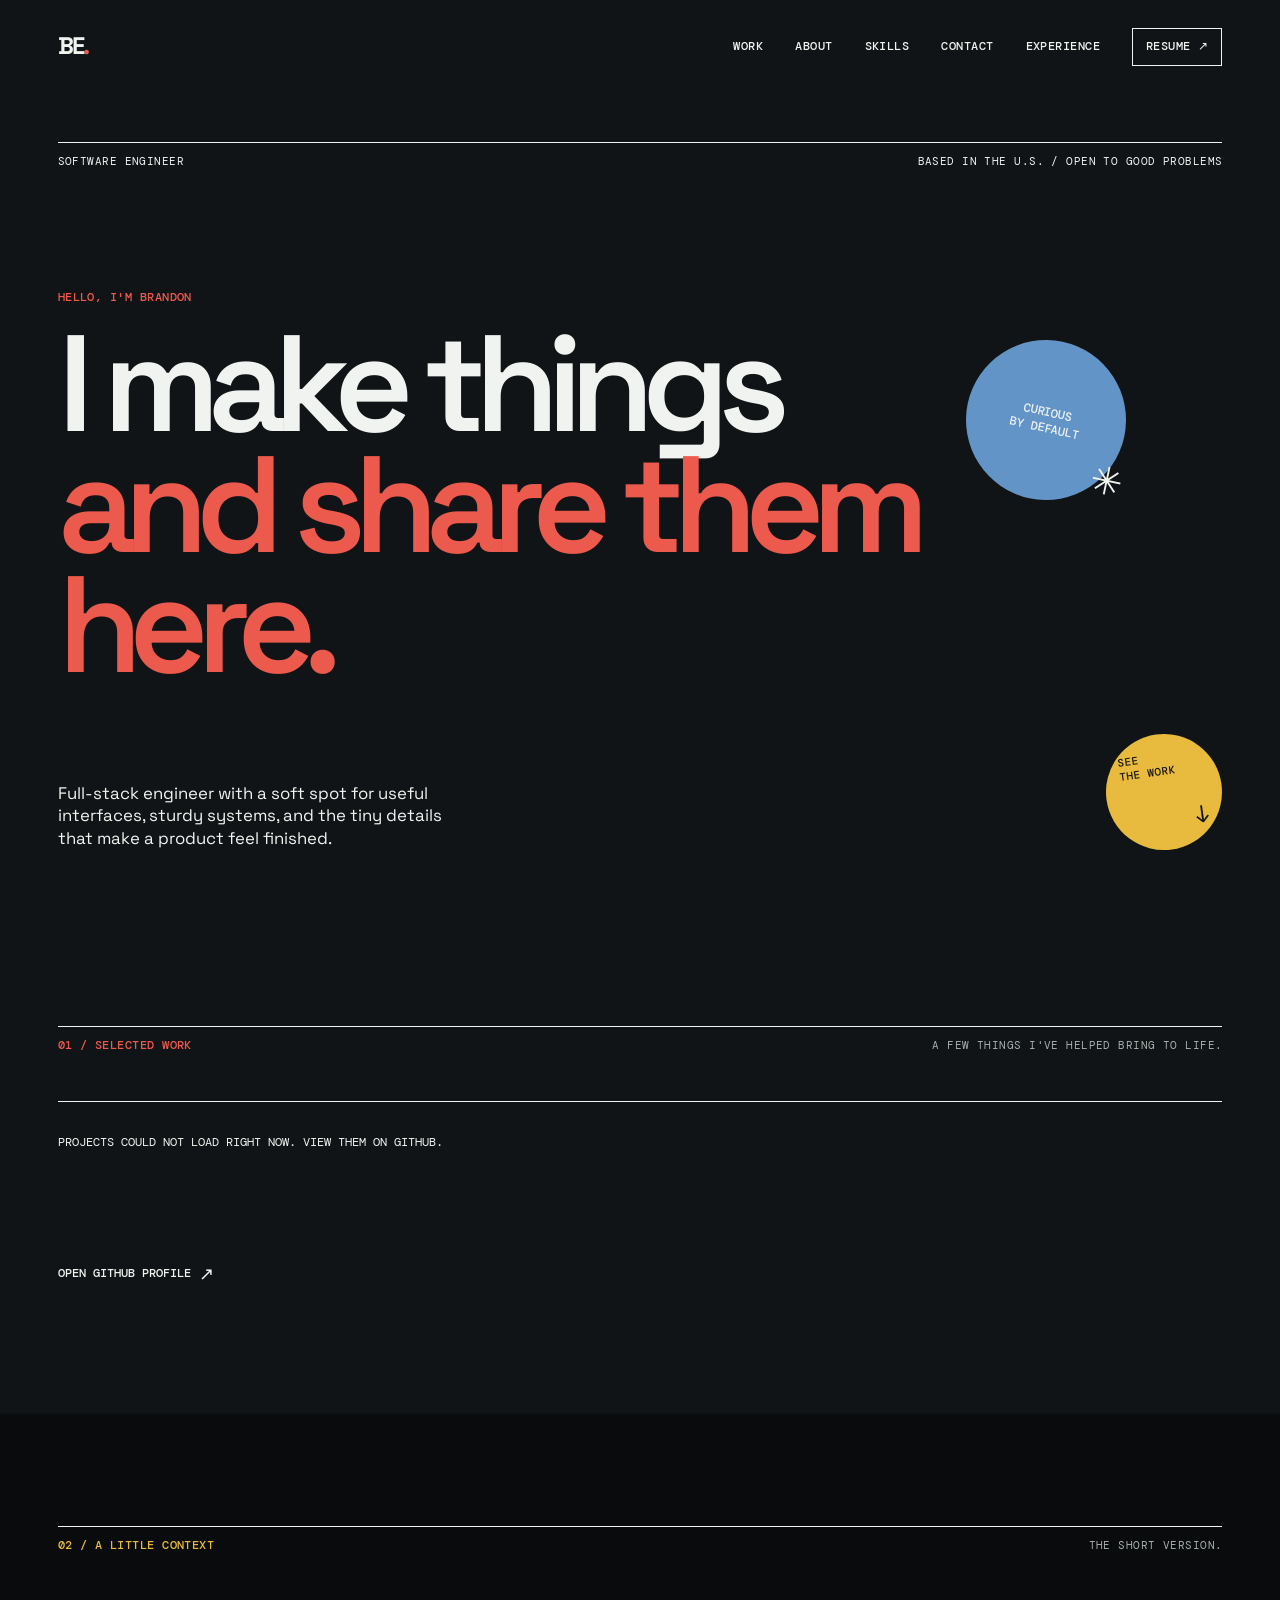
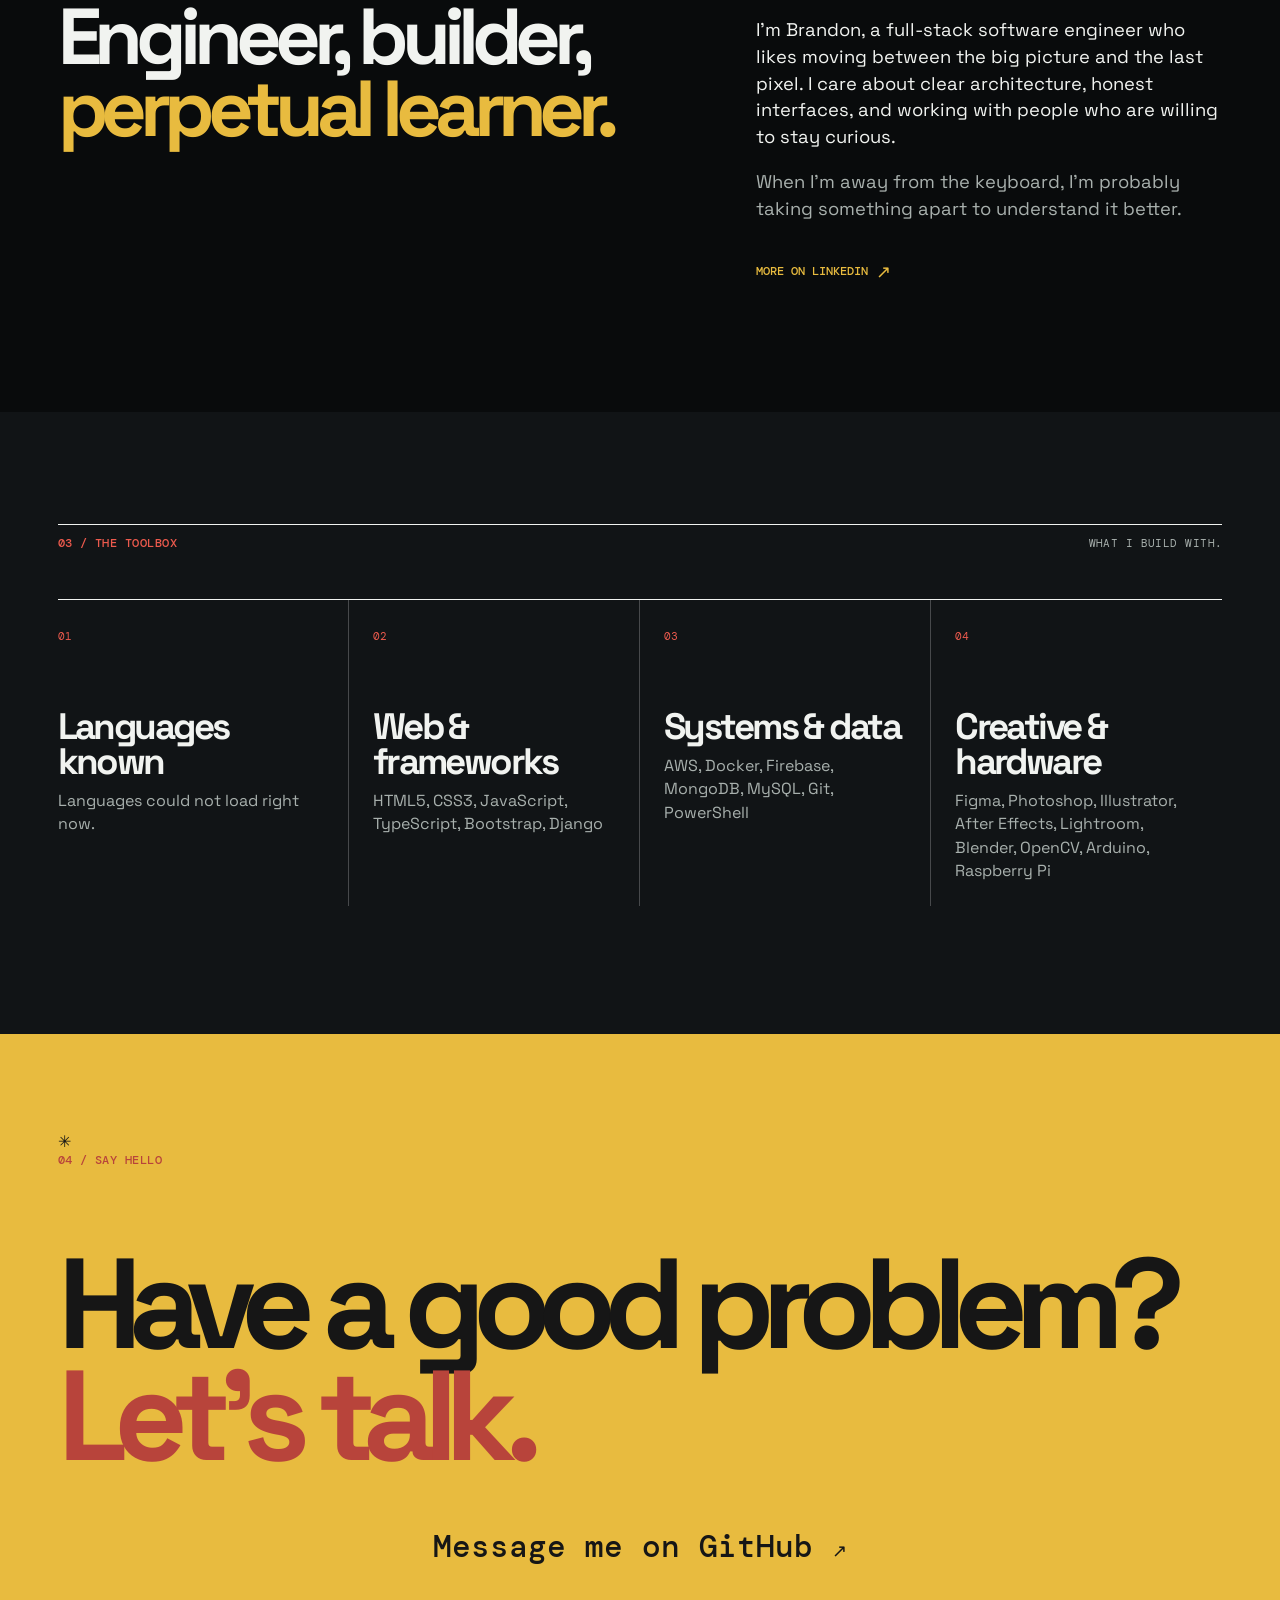
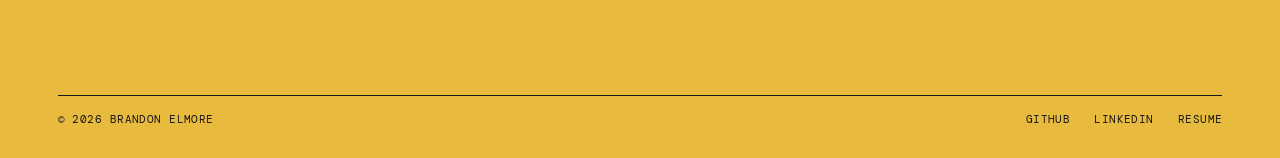
==== commit 164a3c57: "Add work experience section with CRUD functionality and navigation link" ====
--- a/index.html
+++ b/index.html
@@ -27,7 +27,8 @@
       <a href="#about">About</a>
       <a href="#skills">Skills</a>
       <a href="#contact">Contact</a>
-      <a class="nav-resume" href="assets/Brandon-Elmore-Resume.pdf" download>Resume <span aria-hidden="true">↗</span></a>
+      <a href="experience.html">Experience</a>
+      <a class="nav-resume" href="assets/Brandon-Elmore-Full-stack-Software-Engineer-Resume.docx" download>Resume <span aria-hidden="true">↗</span></a>
     </nav>
   </header>
 
@@ -63,7 +64,7 @@
     </section>
 
     <section class="contact section-wrap" id="contact">
-      <div class="contact-mark" aria-hidden="true">✳</div><p class="eyebrow reveal">04 / Say hello</p><h2 class="reveal">Have a good problem?<br><em>Let's talk.</em></h2><a class="email-link reveal" href="https://github.com/BB00GIE" target="_blank" rel="noreferrer">Message me on GitHub <span>↗</span></a><div class="contact-footer reveal"><span>© 2026 Brandon Elmore</span><div><a href="https://github.com/BB00GIE" target="_blank" rel="noreferrer">GitHub</a><a href="https://www.linkedin.com/in/brandonelmore/" target="_blank" rel="noreferrer">LinkedIn</a><a href="assets/Brandon-Elmore-Resume.pdf" download>Resume</a></div></div>
+      <div class="contact-mark" aria-hidden="true">✳</div><p class="eyebrow reveal">04 / Say hello</p><h2 class="reveal">Have a good problem?<br><em>Let's talk.</em></h2><a class="email-link reveal" href="https://github.com/BB00GIE" target="_blank" rel="noreferrer">Message me on GitHub <span>↗</span></a><div class="contact-footer reveal"><span>© 2026 Brandon Elmore</span><div><a href="https://github.com/BB00GIE" target="_blank" rel="noreferrer">GitHub</a><a href="https://www.linkedin.com/in/brandonelmore/" target="_blank" rel="noreferrer">LinkedIn</a><a href="assets/Brandon-Elmore-Full-stack-Software-Engineer-Resume.docx" download>Resume</a></div></div>
     </section>
   </main>
 </body>
--- a/styles.css
+++ b/styles.css
@@ -2,6 +2,7 @@
 
 :root { --ink:#f1f3f0; --paper:#111416; --surface:#1b2023; --deep:#090b0c; --muted:#a8b0ad; --accent-ink:#161616; --yellow:#e8bb3f; --pink:#d9789d; --blue:#6394c7; --line:rgba(241,243,240,.24); --display:'Space Grotesk', sans-serif; --mono:'DM Mono', monospace; }
 * { box-sizing:border-box; }
+[hidden] { display:none !important; }
 html { scroll-behavior:smooth; }
 body { margin:0; color:var(--ink); background:var(--paper); font-family:var(--display); font-size:16px; line-height:1.45; }
 a { color:inherit; }
@@ -49,9 +50,71 @@
 .skills { padding-top:7rem; padding-bottom:8rem; }.skill-grid { display:grid; grid-template-columns:repeat(4,1fr); border-top:1px solid var(--ink); }.skill-item { min-height:15rem; padding:1.4rem 1.5rem 1.5rem 0; border-right:1px solid var(--line); }.skill-item + .skill-item { padding-left:1.5rem; }.skill-item:last-child { border-right:0; }.skill-item span { color:#ec5a4d; font:400 .7rem var(--mono); }.skill-item h3 { margin:4rem 0 .6rem; font-size:2.3rem; line-height:.95; letter-spacing:-.07em; }.skill-item p { max-width:17rem; margin:0; color:#5c5a55; }
 .contact { max-width:none; padding-top:6rem; padding-bottom:2rem; background:var(--yellow); }.contact > * { max-width:1440px; margin-left:auto; margin-right:auto; }.contact .eyebrow { color:#ec5a4d; }.contact h2 { margin-top:5rem; margin-bottom:3.5rem; font-size:clamp(4rem, 10vw, 10rem); line-height:.87; letter-spacing:-.1em; }.contact h2 em { color:#ec5a4d; }.email-link { display:block; width:max-content; max-width:100%; font:500 clamp(1rem, 2.4vw, 2.2rem) var(--mono); text-decoration:none; word-break:break-word; }.contact-footer { margin-top:8rem; padding-top:1rem; border-top:1px solid var(--ink); }.contact-footer div { display:flex; gap:1.5rem; }.contact-footer a { text-decoration:none; }
 .reveal { opacity:0; transform:translateY(1.25rem); transition:opacity .7s ease, transform .7s ease; }.reveal.is-visible { opacity:1; transform:none; }
+.project-blog-link { margin-top:1rem; }
+.blog-hero { padding-top:5rem; padding-bottom:6rem; border-bottom:1px solid var(--ink); }
+.blog-hero h1 { max-width:900px; margin:0 0 1.5rem; font-size:clamp(3.5rem, 9vw, 8rem); text-transform:capitalize; }
+.blog-description { max-width:34rem; margin-bottom:1.5rem; font-size:1.1rem; color:var(--muted); }
+.blog-content { padding-top:5rem; padding-bottom:8rem; }
+.update-form { max-width:45rem; display:grid; gap:.65rem; margin-bottom:5rem; }
+.update-form label { margin-top:1rem; font:500 .68rem var(--mono); text-transform:uppercase; }
+.update-form input, .update-form textarea { width:100%; border:1px solid var(--ink); border-radius:0; padding:.9rem; color:var(--ink); background:var(--surface); font:400 .95rem var(--display); }
+.update-form textarea { resize:vertical; min-height:10rem; }
+.update-form input[type="file"] { padding:0; }
+.update-form input[type="file"]::file-selector-button { margin-right:.8rem; border:1px solid var(--accent-ink); padding:.8rem 1rem; color:var(--accent-ink); background:var(--yellow); cursor:pointer; font:500 .72rem var(--mono); text-transform:uppercase; }
+.form-hint { margin:0; color:var(--muted); font:400 .68rem var(--mono); }
+.publish-feedback { margin:0; padding:.8rem; color:var(--accent-ink); background:var(--blue); font:500 .68rem var(--mono); }
+.update-form button { width:max-content; margin-top:.75rem; border:1px solid var(--accent-ink); padding:.8rem 1rem; color:var(--accent-ink); background:var(--yellow); cursor:pointer; font:500 .72rem var(--mono); text-transform:uppercase; }
+.update-form button:disabled { cursor:wait; opacity:.6; }
+.update-form button span { font-size:1.1rem; }
+.update-form-actions { display:flex; flex-wrap:wrap; gap:.75rem; align-items:center; }
+.update-form .button-secondary { color:var(--ink); background:var(--surface); border-color:var(--ink); }
+.auth-panel { max-width:45rem; display:flex; align-items:center; justify-content:space-between; gap:1rem; padding:1rem 0; border-top:1px solid var(--ink); border-bottom:1px solid var(--ink); }
+.auth-panel p { margin:0; color:var(--muted); }
+.auth-panel button { border:1px solid var(--accent-ink); padding:.8rem 1rem; color:var(--accent-ink); background:var(--yellow); cursor:pointer; font:500 .72rem var(--mono); text-transform:uppercase; }
+.access-message { max-width:45rem; padding:1rem; color:var(--accent-ink); background:var(--pink); font:500 .72rem var(--mono); text-transform:uppercase; }
+.updates { max-width:52rem; }
+.update-entry { padding:2rem 0 2.5rem; border-top:1px solid var(--ink); }
+.update-entry-header { display:flex; flex-wrap:wrap; justify-content:space-between; gap:1rem; align-items:flex-start; }
+.update-actions { display:flex; gap:.5rem; flex-shrink:0; }
+.update-actions button { min-width:4.5rem; border:1px solid var(--accent-ink); padding:.65rem .75rem; color:var(--accent-ink); background:var(--yellow); cursor:pointer; font:500 .68rem var(--mono); text-transform:uppercase; }
+.update-actions button:hover, .update-actions button:focus-visible { color:var(--yellow); background:var(--accent-ink); }
+.update-date { margin-bottom:1.2rem; color:#ec5a4d; font:400 .68rem var(--mono); text-transform:uppercase; }
+.update-entry h2 { margin-bottom:.8rem; font-size:clamp(2rem, 4vw, 4rem); line-height:.95; letter-spacing:-.07em; text-transform:capitalize; }
+.update-body { max-width:42rem; margin:0; white-space:pre-wrap; font-size:1.05rem; }.update-body a { color:var(--yellow); text-decoration:underline; text-underline-offset:.2em; }
+.update-image { display:block; width:min(100%, 52rem); max-height:42rem; margin-top:1.5rem; object-fit:contain; object-position:left center; border:1px solid var(--line); }
+.experience-hero { padding-top:5rem; padding-bottom:5rem; border-bottom:1px solid var(--ink); }
+.experience-hero h1 { max-width:900px; margin:0 0 1.5rem; font-size:clamp(3.5rem, 9vw, 8rem); }
+.experience-status { color:var(--muted); }
+.experience-hero > button { border:1px solid var(--accent-ink); padding:.8rem 1rem; color:var(--accent-ink); background:var(--yellow); cursor:pointer; font:500 .72rem var(--mono); text-transform:uppercase; }
+.experience-content { padding-top:5rem; padding-bottom:8rem; }
+.experience-form { max-width:52rem; display:grid; gap:.65rem; margin-bottom:5rem; }
+.experience-form label { margin-top:1rem; font:500 .68rem var(--mono); text-transform:uppercase; }
+.experience-form input, .experience-form textarea { width:100%; border:1px solid var(--ink); border-radius:0; padding:.9rem; color:var(--ink); background:var(--surface); font:400 .95rem var(--display); }
+.experience-form textarea { resize:vertical; }
+.experience-form-grid { display:grid; grid-template-columns:repeat(2, 1fr); gap:0 1rem; }
+.experience-form-grid label:last-child { grid-column:1 / -1; }
+.experience-form button { width:max-content; margin-top:.75rem; border:1px solid var(--accent-ink); padding:.8rem 1rem; color:var(--accent-ink); background:var(--yellow); cursor:pointer; font:500 .72rem var(--mono); text-transform:uppercase; }
+.experience-form .button-secondary { color:var(--ink); background:var(--surface); border-color:var(--ink); }
+.experience-list { max-width:60rem; }
+.experience-entry { padding:2rem 0 2.5rem; border-top:1px solid var(--ink); }
+.experience-entry-heading { display:flex; justify-content:space-between; align-items:flex-start; gap:1rem; }
+.experience-entry h2 { margin:0 0 .5rem; font-size:clamp(2rem, 4vw, 4rem); line-height:.95; letter-spacing:-.07em; }
+.experience-company, .experience-dates { margin:0 0 1.2rem; color:var(--muted); font:400 .68rem var(--mono); text-transform:uppercase; }
+.experience-dates { color:#ec5a4d; white-space:nowrap; }
+.experience-entry > p:not(.experience-company):not(.experience-dates) { max-width:42rem; font-size:1.05rem; }
+.experience-entry li { max-width:42rem; margin:.45rem 0; }
+.experience-entry .project-tags { margin-top:1.5rem; }
 .sr-only { position:absolute; width:1px; height:1px; padding:0; margin:-1px; overflow:hidden; clip:rect(0,0,0,0); white-space:nowrap; border:0; }
 @media (max-width:700px) { .site-header { padding:1.25rem 1.2rem; }.menu-toggle { display:flex; flex-direction:column; gap:4px; position:relative; z-index:3; }.menu-toggle span:not(.sr-only) { width:1.5rem; height:2px; background:var(--ink); }.site-nav { position:absolute; top:0; right:0; left:0; z-index:2; display:flex; flex-direction:column; align-items:flex-start; gap:1.25rem; padding:5.5rem 1.2rem 2rem; background:var(--yellow); transform:translateY(-110%); transition:transform .3s ease; }.site-nav.is-open { transform:none; }.site-nav a { font-size:.8rem; }.section-wrap { padding-left:1.2rem; padding-right:1.2rem; }.hero { min-height:calc(100svh - 65px); padding-top:2rem; padding-bottom:2rem; }.hero-topline span:last-child { max-width:9rem; text-align:right; }.hero-sticker { width:6.5rem; height:6.5rem; right:2%; top:25%; font-size:.53rem; }.hero-sticker b { font-size:1.5rem; }.hero-content { margin-top:auto; }.hero h1 { font-size:clamp(3.7rem, 17vw, 6rem); margin-bottom:2rem; }.hero-intro { font-size:.9rem; max-width:15rem; }.circle-link { width:5.5rem; height:5.5rem; padding:.75rem; font-size:.55rem; }.work, .skills { padding-top:4.5rem; padding-bottom:5rem; }.section-heading { display:block; }.section-note { margin-top:.8rem !important; }.project-list { gap:3rem; }.project { display:block; min-height:0; }.project-visual { min-height:20rem; }.project-copy { min-height:27rem; border:1px solid var(--ink); border-top:0; padding:1.3rem; }.project-copy h2 { margin-top:4rem; }.visual-window { left:10%; width:78%; }.about { padding-top:4.5rem; padding-bottom:5rem; }.about-grid { display:block; }.about h2 { margin-bottom:3rem; font-size:clamp(3.1rem, 14vw, 5rem); }.about-copy p { font-size:1rem; }.skills { padding-bottom:4rem; }.skill-grid { display:block; }.skill-item, .skill-item + .skill-item { min-height:0; padding:1.3rem 0 2rem; border-right:0; border-bottom:1px solid var(--line); }.skill-item h3 { margin:2rem 0 .5rem; }.contact { padding:4.5rem 1.2rem 1.5rem; }.contact h2 { margin-top:4rem; margin-bottom:2.5rem; font-size:clamp(3.8rem, 17vw, 6.5rem); }.contact-footer { display:block; margin-top:6rem; line-height:2; }.contact-footer div { gap:1rem; flex-wrap:wrap; } }
 @media (prefers-reduced-motion:reduce) { html { scroll-behavior:auto; }.reveal { opacity:1; transform:none; transition:none; }.circle-link { transition:none; }.site-nav { transition:none; } }
+
+@media (max-width:700px) {
+	.experience-hero { padding-top:3.5rem; padding-bottom:4rem; }
+	.experience-content { padding-top:3.5rem; padding-bottom:5rem; }
+	.experience-form-grid { display:block; }
+	.experience-entry-heading { display:block; }
+	.experience-dates { margin-top:.75rem; white-space:normal; }
+}
 
 /* Dark mode surfaces and contrast adjustments */
 .section-note, .skill-item p { color:var(--muted); }
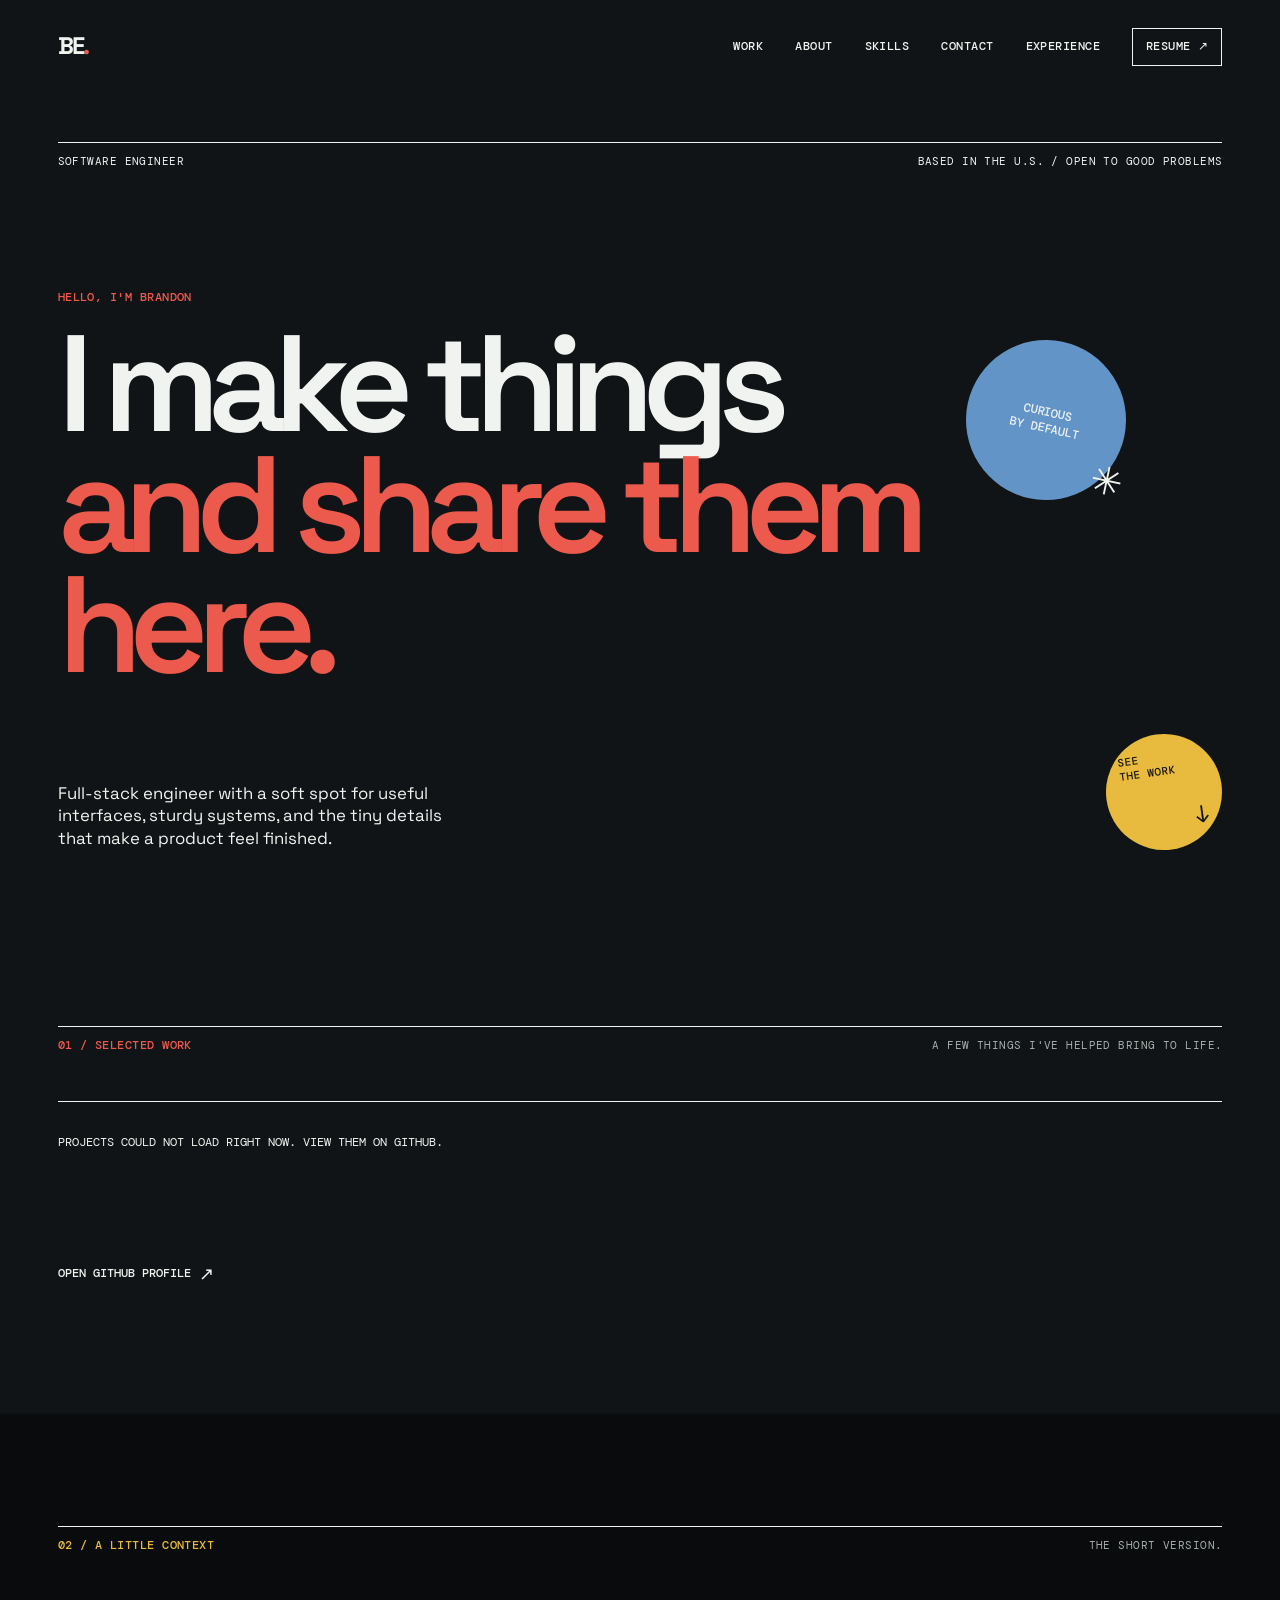
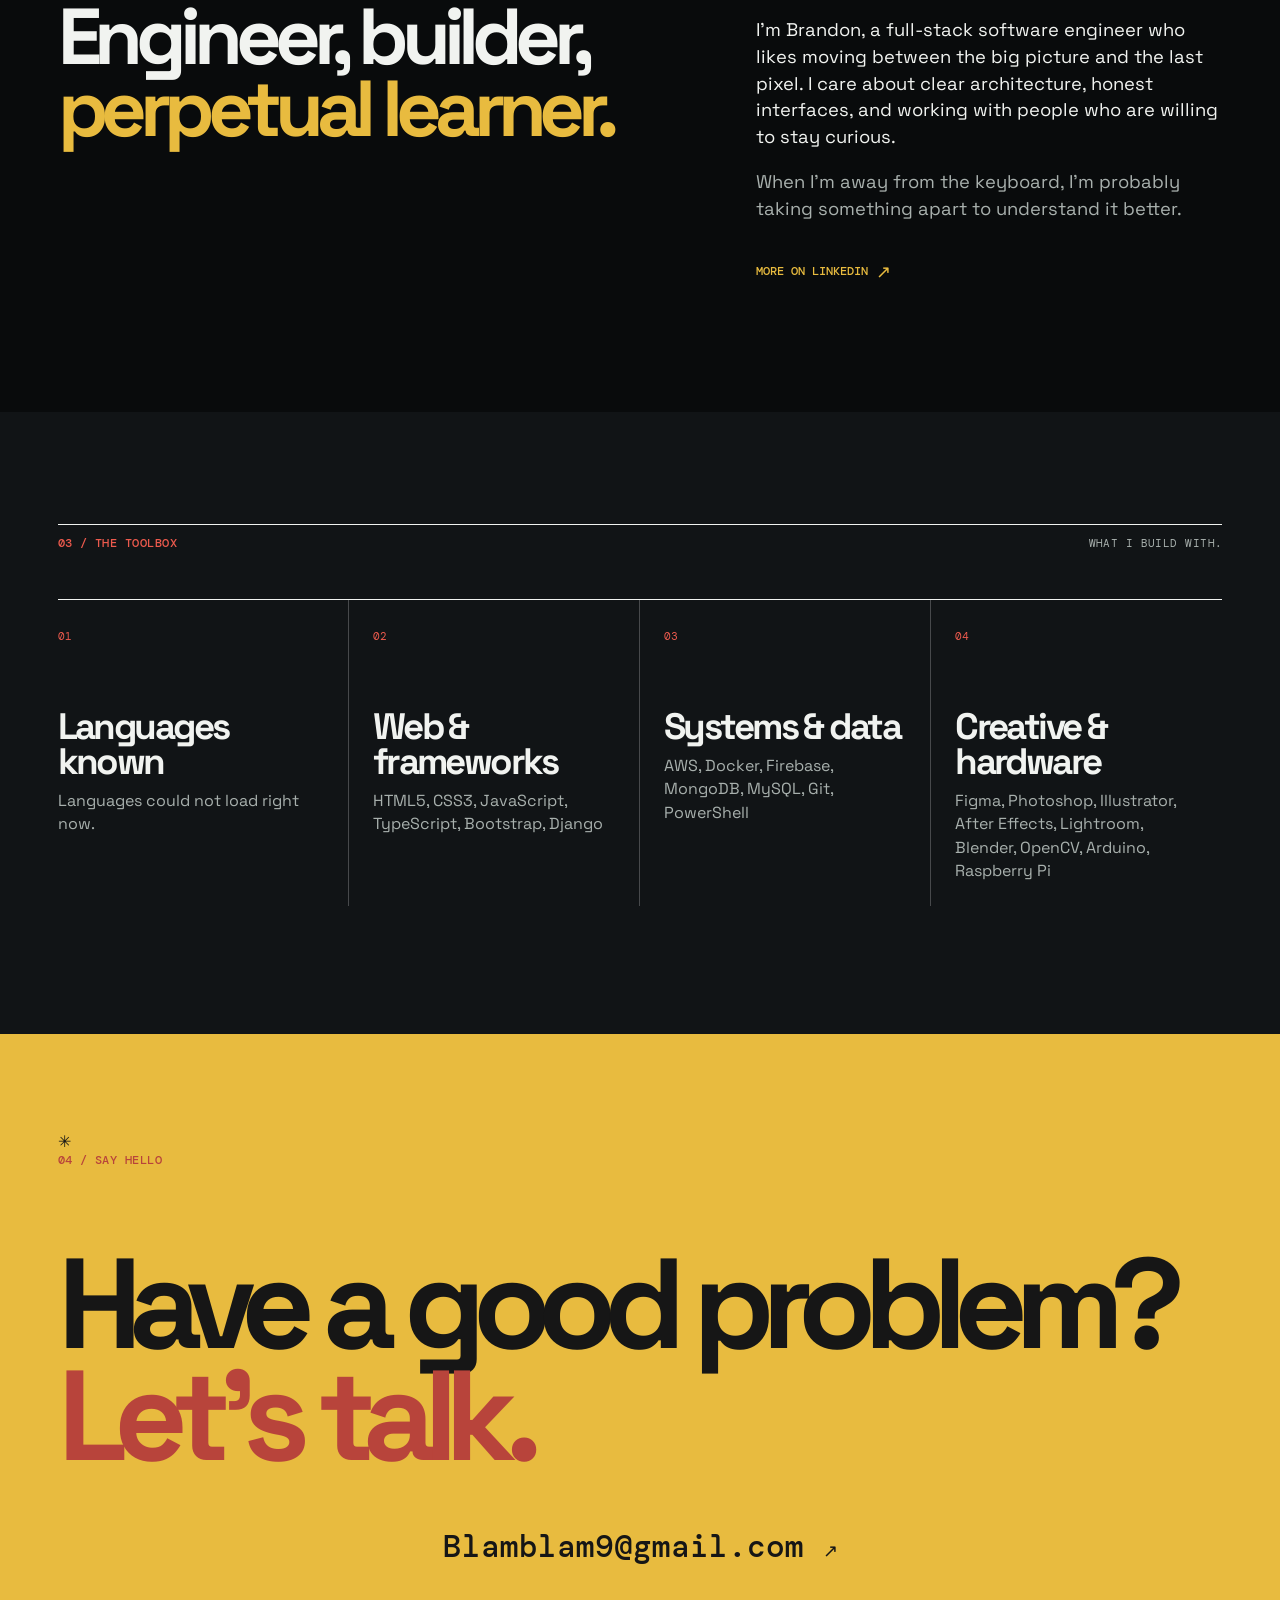
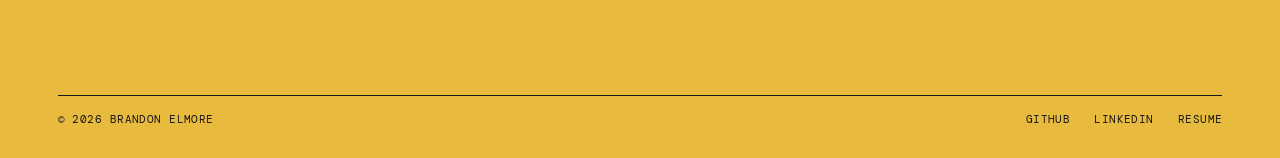
==== commit 9370e731: "feat: enhance experience management with resume summary generation - Updated experience.html to incl" ====
--- a/index.html
+++ b/index.html
@@ -28,7 +28,7 @@
       <a href="#skills">Skills</a>
       <a href="#contact">Contact</a>
       <a href="experience.html">Experience</a>
-      <a class="nav-resume" href="assets/Brandon-Elmore-Full-stack-Software-Engineer-Resume.docx" download>Resume <span aria-hidden="true">↗</span></a>
+      <a class="nav-resume" href="resume.html">Resume <span aria-hidden="true">↗</span></a>
     </nav>
   </header>
 
@@ -64,7 +64,7 @@
     </section>
 
     <section class="contact section-wrap" id="contact">
-      <div class="contact-mark" aria-hidden="true">✳</div><p class="eyebrow reveal">04 / Say hello</p><h2 class="reveal">Have a good problem?<br><em>Let's talk.</em></h2><a class="email-link reveal" href="https://github.com/BB00GIE" target="_blank" rel="noreferrer">Message me on GitHub <span>↗</span></a><div class="contact-footer reveal"><span>© 2026 Brandon Elmore</span><div><a href="https://github.com/BB00GIE" target="_blank" rel="noreferrer">GitHub</a><a href="https://www.linkedin.com/in/brandonelmore/" target="_blank" rel="noreferrer">LinkedIn</a><a href="assets/Brandon-Elmore-Full-stack-Software-Engineer-Resume.docx" download>Resume</a></div></div>
+      <div class="contact-mark" aria-hidden="true">✳</div><p class="eyebrow reveal">04 / Say hello</p><h2 class="reveal">Have a good problem?<br><em>Let's talk.</em></h2><a class="email-link reveal" href="mailto:Blamblam9@gmail.com">Blamblam9@gmail.com <span>↗</span></a><div class="contact-footer reveal"><span>© 2026 Brandon Elmore</span><div><a href="https://github.com/BB00GIE" target="_blank" rel="noreferrer">GitHub</a><a href="https://www.linkedin.com/in/brandonelmore/" target="_blank" rel="noreferrer">LinkedIn</a><a href="resume.html">Resume</a></div></div>
     </section>
   </main>
 </body>
--- a/styles.css
+++ b/styles.css
@@ -104,8 +104,54 @@
 .experience-entry > p:not(.experience-company):not(.experience-dates) { max-width:42rem; font-size:1.05rem; }
 .experience-entry li { max-width:42rem; margin:.45rem 0; }
 .experience-entry .project-tags { margin-top:1.5rem; }
+.experience-heading-actions { display:flex; align-items:center; gap:1.25rem; }
+.experience-heading-actions .section-note { margin:0; }
+.experience-heading-actions .button-secondary { display:inline-flex; align-items:center; gap:.5rem; border:1px solid var(--ink); padding:.65rem .8rem; color:var(--ink); background:var(--surface); font:500 .72rem var(--mono); text-decoration:none; text-transform:uppercase; }
+.experience-heading-actions .button-secondary:hover, .experience-heading-actions .button-secondary:focus-visible { color:var(--yellow); background:var(--accent-ink); }
+.summary-generator { margin:2rem 0; padding:1.25rem; border:1px solid var(--ink); background:var(--surface); }
+.summary-generator .eyebrow { margin-bottom:.55rem; }
+.summary-source-count { margin:.9rem 0 0; color:var(--muted); font:400 .68rem var(--mono); text-transform:uppercase; }
+.summary-generator label { display:grid; gap:.55rem; margin-top:1rem; font:500 .68rem var(--mono); text-transform:uppercase; }
+.summary-generator textarea { width:100%; border:1px solid var(--ink); border-radius:0; padding:.9rem; color:var(--ink); background:var(--paper); font:400 .95rem var(--display); }
+.summary-generator button { margin-top:.75rem; }
+.resume-option { display:flex; align-items:center; gap:.6rem; }
+.resume-option input { width:auto; }
+.experience-resume-note { color:#ec5a4d; font:400 .68rem var(--mono) !important; text-transform:uppercase; }
+.resume-page { background:var(--deep); }
+.resume-toolbar { max-width:1060px; }
+.resume-actions { display:flex; align-items:center; gap:1.5rem; }
+.resume-print { border:1px solid var(--ink); padding:.65rem .8rem; color:var(--ink); background:transparent; cursor:pointer; font:500 .72rem var(--mono); text-transform:uppercase; }
+.resume-sheet { max-width:1060px; margin:0 auto 4rem; padding:3.5rem 4rem; color:var(--paper); background:var(--ink); }
+.resume-header { display:flex; justify-content:space-between; gap:3rem; padding-bottom:2rem; border-bottom:2px solid var(--paper); }
+.resume-header h1 { margin:0; color:var(--paper); font-size:clamp(4rem, 8vw, 7rem); }
+.resume-header h1 em { color:#ec5a4d; }
+.resume-contact { display:flex; flex-direction:column; align-items:flex-end; justify-content:flex-end; gap:.3rem; color:#4d514f; font:400 .68rem var(--mono); text-align:right; }
+.resume-contact a { color:inherit; text-decoration:none; }
+.resume-contact a:hover, .resume-contact a:focus-visible { color:#ec5a4d; text-decoration:underline; }
+.resume-links { display:flex; align-items:center; gap:1rem; margin-top:.8rem; }
+.resume-links a { display:inline-flex; align-items:center; gap:.3rem; }
+.resume-links svg { width:1rem; height:1rem; }
+.resume-section { padding-top:1.5rem; }
+.resume-section h2 { margin:0 0 1rem; color:#ec5a4d; font:500 .7rem var(--mono); text-transform:uppercase; letter-spacing:.05em; }
+.resume-section h3 { margin:0; font-size:1.05rem; line-height:1.1; }
+.resume-summary { max-width:50rem; }
+.resume-summary p, .resume-section p { margin-bottom:0; font-size:.84rem; line-height:1.4; }
+.resume-columns { display:grid; grid-template-columns:minmax(0, 1.45fr) minmax(13rem, .75fr); gap:3.5rem; }
+.resume-role { padding:.9rem 0 1rem; border-top:1px solid #b8bcb9; }
+.resume-role-heading { display:flex; justify-content:space-between; align-items:baseline; gap:1rem; }
+.resume-role-heading span { flex-shrink:0; color:#ec5a4d; font:400 .63rem var(--mono); }
+.resume-company { margin:.2rem 0 .45rem !important; color:#5d625f; font:400 .67rem var(--mono) !important; text-transform:uppercase; }
+.resume-role ul { margin:.45rem 0 0; padding-left:1.1rem; }
+.resume-role li { margin:.25rem 0; font-size:.78rem; line-height:1.35; }
+.resume-project { padding-top:.9rem; border-top:1px solid #b8bcb9; }
+.resume-skill-group { margin:0 0 .8rem !important; color:#4d514f; }
+.resume-skill-group strong { display:block; margin-bottom:.1rem; color:var(--paper); font:500 .67rem var(--mono); text-transform:uppercase; }
+.resume-muted { color:#666b68; }
+.resume-page .skip-link { color:var(--paper); background:var(--ink); }
+@media (max-width:700px) { .resume-toolbar { padding-top:1.25rem; padding-bottom:1.25rem; }.resume-actions .text-link { display:none; }.resume-sheet { margin:0 1.2rem 2rem; padding:2rem 1.3rem; }.resume-header { display:block; }.resume-header h1 { font-size:clamp(3.8rem, 18vw, 6rem); }.resume-contact { align-items:flex-start; margin-top:2rem; text-align:left; }.resume-links { flex-wrap:wrap; }.resume-columns { display:block; }.resume-columns aside { display:grid; grid-template-columns:1fr 1fr; gap:0 1.5rem; }.resume-role-heading { display:block; }.resume-role-heading span { display:block; margin-top:.35rem; } }
+@media print { @page { size:letter; margin:0; } html, body { background:#fff; } .resume-toolbar, .skip-link { display:none !important; } .resume-sheet { max-width:none; min-height:11in; margin:0; padding:.55in .62in; color:#161616; background:#fff; } .resume-header { padding-bottom:.18in; border-color:#161616; } .resume-header h1 { color:#161616; font-size:4.7rem; }.resume-header h1 em, .resume-section h2, .resume-role-heading span { color:#c43e32; }.resume-contact, .resume-company, .resume-skill-group { color:#555; }.resume-contact a { color:#161616; }.resume-summary { padding-top:.18in; }.resume-section { padding-top:.18in; }.resume-section h2 { margin-bottom:.1in; }.resume-summary p, .resume-section p { font-size:.72rem; }.resume-columns { gap:.35in; }.resume-role { padding:.1in 0 .1in; border-color:#aaa; }.resume-role li { font-size:.68rem; }.resume-project { padding-top:.1in; border-color:#aaa; }.resume-skill-group { margin-bottom:.1in !important; }.resume-skill-group strong { color:#161616; } }
 .sr-only { position:absolute; width:1px; height:1px; padding:0; margin:-1px; overflow:hidden; clip:rect(0,0,0,0); white-space:nowrap; border:0; }
-@media (max-width:700px) { .site-header { padding:1.25rem 1.2rem; }.menu-toggle { display:flex; flex-direction:column; gap:4px; position:relative; z-index:3; }.menu-toggle span:not(.sr-only) { width:1.5rem; height:2px; background:var(--ink); }.site-nav { position:absolute; top:0; right:0; left:0; z-index:2; display:flex; flex-direction:column; align-items:flex-start; gap:1.25rem; padding:5.5rem 1.2rem 2rem; background:var(--yellow); transform:translateY(-110%); transition:transform .3s ease; }.site-nav.is-open { transform:none; }.site-nav a { font-size:.8rem; }.section-wrap { padding-left:1.2rem; padding-right:1.2rem; }.hero { min-height:calc(100svh - 65px); padding-top:2rem; padding-bottom:2rem; }.hero-topline span:last-child { max-width:9rem; text-align:right; }.hero-sticker { width:6.5rem; height:6.5rem; right:2%; top:25%; font-size:.53rem; }.hero-sticker b { font-size:1.5rem; }.hero-content { margin-top:auto; }.hero h1 { font-size:clamp(3.7rem, 17vw, 6rem); margin-bottom:2rem; }.hero-intro { font-size:.9rem; max-width:15rem; }.circle-link { width:5.5rem; height:5.5rem; padding:.75rem; font-size:.55rem; }.work, .skills { padding-top:4.5rem; padding-bottom:5rem; }.section-heading { display:block; }.section-note { margin-top:.8rem !important; }.project-list { gap:3rem; }.project { display:block; min-height:0; }.project-visual { min-height:20rem; }.project-copy { min-height:27rem; border:1px solid var(--ink); border-top:0; padding:1.3rem; }.project-copy h2 { margin-top:4rem; }.visual-window { left:10%; width:78%; }.about { padding-top:4.5rem; padding-bottom:5rem; }.about-grid { display:block; }.about h2 { margin-bottom:3rem; font-size:clamp(3.1rem, 14vw, 5rem); }.about-copy p { font-size:1rem; }.skills { padding-bottom:4rem; }.skill-grid { display:block; }.skill-item, .skill-item + .skill-item { min-height:0; padding:1.3rem 0 2rem; border-right:0; border-bottom:1px solid var(--line); }.skill-item h3 { margin:2rem 0 .5rem; }.contact { padding:4.5rem 1.2rem 1.5rem; }.contact h2 { margin-top:4rem; margin-bottom:2.5rem; font-size:clamp(3.8rem, 17vw, 6.5rem); }.contact-footer { display:block; margin-top:6rem; line-height:2; }.contact-footer div { gap:1rem; flex-wrap:wrap; } }
+@media (max-width:700px) { .site-header { padding:1.25rem 1.2rem; }.menu-toggle { display:flex; flex-direction:column; gap:4px; position:relative; z-index:3; }.menu-toggle span:not(.sr-only) { width:1.5rem; height:2px; background:var(--ink); }.site-nav { position:absolute; top:0; right:0; left:0; z-index:2; display:flex; flex-direction:column; align-items:flex-start; gap:1.25rem; padding:5.5rem 1.2rem 2rem; background:var(--yellow); transform:translateY(-110%); transition:transform .3s ease; }.site-nav.is-open { transform:none; }.site-nav a { font-size:.8rem; }.section-wrap { padding-left:1.2rem; padding-right:1.2rem; }.hero { min-height:calc(100svh - 65px); padding-top:2rem; padding-bottom:2rem; }.hero-topline span:last-child { max-width:9rem; text-align:right; }.hero-sticker { width:6.5rem; height:6.5rem; right:2%; top:25%; font-size:.53rem; }.hero-sticker b { font-size:1.5rem; }.hero-content { margin-top:auto; }.hero h1 { font-size:clamp(3.7rem, 17vw, 6rem); margin-bottom:2rem; }.hero-intro { font-size:.9rem; max-width:15rem; }.circle-link { width:5.5rem; height:5.5rem; padding:.75rem; font-size:.55rem; }.work, .skills { padding-top:4.5rem; padding-bottom:5rem; }.section-heading { display:block; }.section-note { margin-top:.8rem !important; }.project-list { gap:3rem; }.project { display:block; min-height:0; }.project-visual { min-height:20rem; }.project-copy { min-height:27rem; border:1px solid var(--ink); border-top:0; padding:1.3rem; }.project-copy h2 { margin-top:4rem; }.visual-window { left:10%; width:78%; }.about { padding-top:4.5rem; padding-bottom:5rem; }.about-grid { display:block; }.about h2 { margin-bottom:3rem; font-size:clamp(3.1rem, 14vw, 5rem); }.about-copy p { font-size:1rem; }.skills { padding-bottom:4rem; }.skill-grid { display:block; }.skill-item, .skill-item + .skill-item { min-height:0; padding:1.3rem 0 2rem; border-right:0; border-bottom:1px solid var(--line); }.skill-item h3 { margin:2rem 0 .5rem; }.contact { padding:4.5rem 1.2rem 1.5rem; }.contact h2 { margin-top:4rem; margin-bottom:2.5rem; font-size:clamp(3.8rem, 17vw, 6.5rem); }.contact-footer { display:block; margin-top:6rem; line-height:2; }.contact-footer div { gap:1rem; flex-wrap:wrap; }.experience-heading-actions { align-items:flex-start; flex-direction:column; gap:.8rem; } }
 @media (prefers-reduced-motion:reduce) { html { scroll-behavior:auto; }.reveal { opacity:1; transform:none; transition:none; }.circle-link { transition:none; }.site-nav { transition:none; } }
 
 @media (max-width:700px) {
